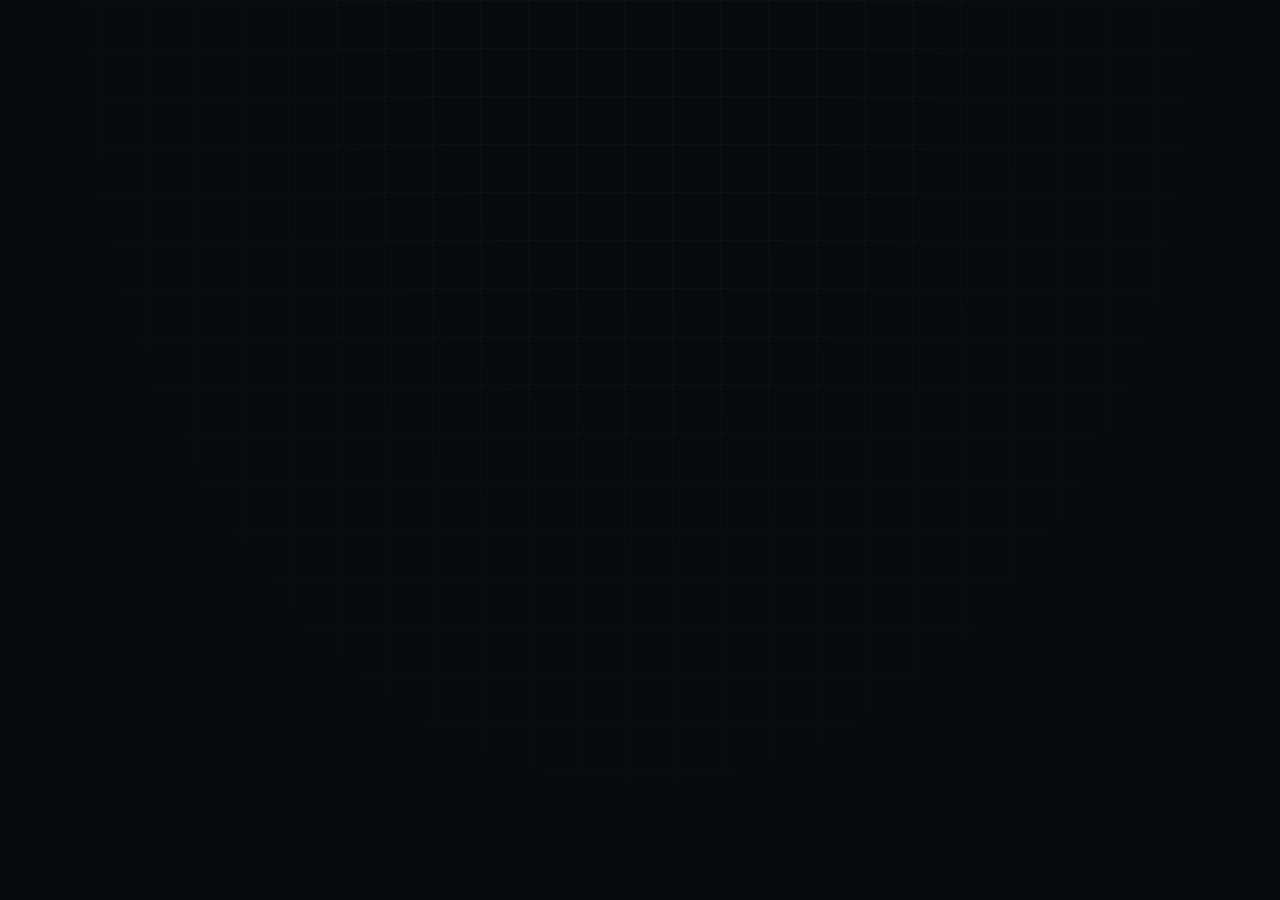
==== index.html @ 205c7419 "Update text to be SEO priority" ====
<!DOCTYPE html>
<html lang="en">
<head>
  <meta charset="utf-8">
  <meta name="viewport" content="width=device-width, initial-scale=1">
  <title>Mark Joseph Batinga — Fullstack Developer & Freelancer Philippines</title>

  <!-- SEO basics -->
  <meta name="description" content="Mark Joseph Batinga is a freelance fullstack developer from Zambales, Philippines. Available for hire — web apps, REST APIs, Laravel, Node.js, React, and AWS. Fast delivery, remote-ready.">
  <meta name="author" content="Mark Joseph Batinga">
  <meta name="keywords" content="Mark Joseph Batinga, fullstack developer, freelance developer Philippines, freelance web developer, hire fullstack developer, freelancer Philippines, web developer for hire, Laravel developer, PHP developer, Node.js developer, React developer, fullstack web developer, remote developer Philippines, Zambales developer, backend developer, frontend developer, REST API developer, AWS developer, freelance programmer Philippines, hire a developer">
  <link rel="canonical" href="https://markjosephbatinga.github.io/">

  <!-- Open Graph — controls how the link looks when shared on Facebook, Messenger, etc. -->
  <meta property="og:type"        content="website">
  <meta property="og:url"         content="https://markjosephbatinga.github.io/">
  <meta property="og:title"       content="Mark Joseph Batinga — Freelance Fullstack Developer Philippines">
  <meta property="og:description" content="Freelance fullstack developer from the Philippines. Laravel, Node.js, React, AWS. Available for hire — remote-ready, fast delivery.">

  <!-- Twitter / X card -->
  <meta name="twitter:card"        content="summary">
  <meta name="twitter:title"       content="Mark Joseph Batinga — Freelance Fullstack Developer Philippines">
  <meta name="twitter:description" content="Freelance fullstack developer from the Philippines. Laravel, Node.js, React, AWS. Available for hire — remote-ready, fast delivery.">

  <!-- Structured data — this is what makes Google show your name, role, and links in search results -->
  <script type="application/ld+json">
  {
    "@context": "https://schema.org",
    "@type": "Person",
    "name": "Mark Joseph Batinga",
    "jobTitle": "Freelance Fullstack Developer",
    "description": "Freelance fullstack developer available for hire. Specializes in Laravel, Node.js, React, and AWS. Remote-ready, based in the Philippines.",
    "url": "https://markjosephbatinga.github.io/",
    "email": "batingamarkjoseph@gmail.com",
    "telephone": "+639501109163",
    "address": {
      "@type": "PostalAddress",
      "addressLocality": "San Narciso, Zambales",
      "addressCountry": "PH"
    },
    "alumniOf": {
      "@type": "CollegeOrUniversity",
      "name": "Don Mariano Marcos Memorial State University"
    },
    "sameAs": [
      "https://github.com/markjosephbatinga",
      "https://www.linkedin.com/in/mark-joseph-batinga-047745229"
    ],
    "knowsAbout": ["Laravel", "PHP", "Node.js", "React", "MySQL", "MongoDB", "AWS", "REST APIs", "Fullstack Development", "Freelance Web Development", "Remote Developer"]
  }
  </script>

  <link rel="icon" type="image/svg+xml" href="data:image/svg+xml,%3Csvg xmlns='http://www.w3.org/2000/svg' viewBox='0 0 64 64'%3E%3Crect width='64' height='64' rx='14' fill='%230d1013'/%3E%3Cpath d='M 14 46 L 14 20 L 32 38 L 50 20 L 50 46' stroke='%23e6edf0' stroke-width='3' fill='none' stroke-linecap='round' stroke-linejoin='round'/%3E%3Ccircle cx='14' cy='20' r='4' fill='%2322d3ee'/%3E%3Ccircle cx='50' cy='20' r='4' fill='%2322d3ee'/%3E%3Ccircle cx='32' cy='38' r='4' fill='%2322d3ee'/%3E%3Ccircle cx='14' cy='46' r='2.8' fill='%23e6edf0'/%3E%3Ccircle cx='50' cy='46' r='2.8' fill='%23e6edf0'/%3E%3C/svg%3E">

  <link rel="stylesheet" href="style.css">
</head>
<body>

  <div id="root"></div>

  <script>
    // Default theme settings — the TweaksPanel can change these at runtime
    window.TWEAKS = {
      accent: "#22d3ee",
      density: "comfy",
      projectsLayout: "cards",
      showCursor: true,
      scanlines: true
    };
  </script>

  <!-- React + Babel (for JSX in the browser) -->
  <script src="https://unpkg.com/react@18/umd/react.development.js" crossorigin></script>
  <script src="https://unpkg.com/react-dom@18/umd/react-dom.development.js" crossorigin></script>
  <script src="https://unpkg.com/@babel/standalone/babel.min.js"></script>

  <!-- Portfolio source files — order matters (data first, app last) -->
  <script type="text/babel" src="js/data.js"></script>
  <script type="text/babel" src="js/hero.jsx"></script>
  <script type="text/babel" src="js/architecture.jsx"></script>
  <script type="text/babel" src="js/sections.jsx"></script>
  <script type="text/babel" src="js/tweaks.jsx"></script>
  <script type="text/babel" src="js/app.jsx"></script>

</body>
</html>
---- style.css ----
/* ---- fonts ---- */
@font-face {
  font-family: 'Geist';
  font-style: normal;
  font-weight: 400 700;
  font-display: swap;
  src: url("fonts/geist-cyrillic.woff2") format('woff2');
  unicode-range: U+0301, U+0400-045F, U+0490-0491, U+04B0-04B1, U+2116;
}
@font-face {
  font-family: 'Geist';
  font-style: normal;
  font-weight: 400 700;
  font-display: swap;
  src: url("fonts/geist-latin-ext.woff2") format('woff2');
  unicode-range: U+0100-02BA, U+02BD-02C5, U+02C7-02CC, U+02CE-02D7, U+02DD-02FF, U+0304, U+0308, U+0329, U+1D00-1DBF, U+1E00-1E9F, U+1EF2-1EFF, U+2020, U+20A0-20AB, U+20AD-20C0, U+2113, U+2C60-2C7F, U+A720-A7FF;
}
@font-face {
  font-family: 'Geist';
  font-style: normal;
  font-weight: 400 700;
  font-display: swap;
  src: url("fonts/geist-latin.woff2") format('woff2');
  unicode-range: U+0000-00FF, U+0131, U+0152-0153, U+02BB-02BC, U+02C6, U+02DA, U+02DC, U+0304, U+0308, U+0329, U+2000-206F, U+20AC, U+2122, U+2191, U+2193, U+2212, U+2215, U+FEFF, U+FFFD;
}

@font-face {
  font-family: 'JetBrains Mono';
  font-style: normal;
  font-weight: 400 700;
  font-display: swap;
  src: url("fonts/jetbrains-cyrillic-ext.woff2") format('woff2');
  unicode-range: U+0460-052F, U+1C80-1C8A, U+20B4, U+2DE0-2DFF, U+A640-A69F, U+FE2E-FE2F;
}
@font-face {
  font-family: 'JetBrains Mono';
  font-style: normal;
  font-weight: 400 700;
  font-display: swap;
  src: url("fonts/jetbrains-cyrillic.woff2") format('woff2');
  unicode-range: U+0301, U+0400-045F, U+0490-0491, U+04B0-04B1, U+2116;
}
@font-face {
  font-family: 'JetBrains Mono';
  font-style: normal;
  font-weight: 400 700;
  font-display: swap;
  src: url("fonts/jetbrains-greek.woff2") format('woff2');
  unicode-range: U+0370-0377, U+037A-037F, U+0384-038A, U+038C, U+038E-03A1, U+03A3-03FF;
}
@font-face {
  font-family: 'JetBrains Mono';
  font-style: normal;
  font-weight: 400 700;
  font-display: swap;
  src: url("fonts/jetbrains-vietnamese.woff2") format('woff2');
  unicode-range: U+0102-0103, U+0110-0111, U+0128-0129, U+0168-0169, U+01A0-01A1, U+01AF-01B0, U+0300-0301, U+0303-0304, U+0308-0309, U+0323, U+0329, U+1EA0-1EF9, U+20AB;
}
@font-face {
  font-family: 'JetBrains Mono';
  font-style: normal;
  font-weight: 400 700;
  font-display: swap;
  src: url("fonts/jetbrains-latin-ext.woff2") format('woff2');
  unicode-range: U+0100-02BA, U+02BD-02C5, U+02C7-02CC, U+02CE-02D7, U+02DD-02FF, U+0304, U+0308, U+0329, U+1D00-1DBF, U+1E00-1E9F, U+1EF2-1EFF, U+2020, U+20A0-20AB, U+20AD-20C0, U+2113, U+2C60-2C7F, U+A720-A7FF;
}
@font-face {
  font-family: 'JetBrains Mono';
  font-style: normal;
  font-weight: 400 700;
  font-display: swap;
  src: url("fonts/jetbrains-latin.woff2") format('woff2');
  unicode-range: U+0000-00FF, U+0131, U+0152-0153, U+02BB-02BC, U+02C6, U+02DA, U+02DC, U+0304, U+0308, U+0329, U+2000-206F, U+20AC, U+2122, U+2191, U+2193, U+2212, U+2215, U+FEFF, U+FFFD;
}

/* ---- tokens ---- */
:root {
  --bg: #080a0b;
  --bg-1: #0d1013;
  --bg-2: #121619;
  --line: #1e2428;
  --line-2: #2a3238;
  --fg: #e6edf0;
  --fg-dim: #9aa6ad;
  --fg-faint: #5b666d;
  --accent: #00ff9d;
  --accent-soft: color-mix(in oklab, var(--accent) 18%, transparent);
  --accent-glow: color-mix(in oklab, var(--accent) 45%, transparent);
  --red: #ff6b6b;
  --amber: #ffbf47;
  --blue: #7aa2f7;
  --violet: #c4b5fd;

  --mono: 'JetBrains Mono', ui-monospace, 'SFMono-Regular', Menlo, monospace;
  --sans: 'Geist', ui-sans-serif, system-ui, -apple-system, sans-serif;

  --container: 1180px;
  --pad-y: 96px;
  --radius: 8px;
}

[data-density="compact"] {
  --pad-y: 64px;
}

* { box-sizing: border-box; }
html, body { margin: 0; padding: 0; }
html { scroll-behavior: smooth; }
body {
  background: var(--bg);
  color: var(--fg);
  font-family: var(--sans);
  font-size: 15px;
  line-height: 1.55;
  -webkit-font-smoothing: antialiased;
  text-rendering: optimizeLegibility;
  overflow-x: hidden;
}

/* subtle grid in the background */
body::before {
  content: "";
  position: fixed;
  inset: 0;
  pointer-events: none;
  background-image:
    linear-gradient(to right, rgba(255,255,255,0.022) 1px, transparent 1px),
    linear-gradient(to bottom, rgba(255,255,255,0.022) 1px, transparent 1px);
  background-size: 48px 48px;
  mask-image: radial-gradient(ellipse at 50% 0%, black 20%, transparent 75%);
  z-index: 0;
}

/* optional CRT scanlines */
body[data-scanlines="true"]::after {
  content: "";
  position: fixed;
  inset: 0;
  pointer-events: none;
  background: repeating-linear-gradient(
    to bottom,
    transparent 0 2px,
    rgba(255,255,255,0.018) 2px 3px
  );
  z-index: 1;
  mix-blend-mode: overlay;
}

a { color: inherit; text-decoration: none; }
button { font-family: inherit; }

.container {
  max-width: var(--container);
  margin: 0 auto;
  padding: 0 28px;
  position: relative;
  z-index: 2;
}

.mono  { font-family: var(--mono); }
.dim   { color: var(--fg-dim); }
.faint { color: var(--fg-faint); }
.accent { color: var(--accent); }

/* ---- nav ---- */
.nav {
  position: sticky;
  top: 0;
  z-index: 50;
  backdrop-filter: blur(12px);
  background: color-mix(in oklab, var(--bg) 82%, transparent);
  border-bottom: 1px solid var(--line);
}
.nav-inner {
  display: flex;
  align-items: center;
  gap: 24px;
  height: 56px;
}
.brand {
  font-family: var(--mono);
  font-weight: 600;
  font-size: 13px;
  display: flex;
  align-items: center;
}
.brand .dot {
  width: 8px;
  height: 8px;
  border-radius: 50%;
  background: var(--accent);
  box-shadow: 0 0 12px var(--accent-glow);
  animation: pulse 2s ease-in-out infinite;
}
@keyframes pulse {
  0%, 100% { opacity: 1; }
  50% { opacity: 0.45; }
}

.nav-links {
  margin-left: auto;
  display: flex;
  gap: 4px;
  font-family: var(--mono);
  font-size: 12.5px;
}
@media (max-width: 1040px) {
  .nav-links a.secondary { display: none; }
}
@media (max-width: 780px) {
  .nav-links { display: none; }
}
@media (max-width: 520px) {
  .nav-cta { display: none; }
  .nav-inner { gap: 12px; }
}
.nav-links a {
  padding: 6px 12px;
  color: var(--fg-dim);
  border-radius: 6px;
  transition: all .15s;
}
.nav-links a:hover { color: var(--fg); background: var(--bg-1); }
.nav-links a .hash { color: var(--accent); margin-right: 2px; }

.nav-cta {
  font-family: var(--mono);
  font-size: 12.5px;
  padding: 7px 12px;
  border: 1px solid var(--line-2);
  border-radius: 6px;
  color: var(--fg);
  transition: all .15s;
}
.nav-cta:hover { border-color: var(--accent); color: var(--accent); }

/* ---- hero ---- */
.hero {
  padding: 64px 0 var(--pad-y);
  position: relative;
}
.hero-grid {
  display: grid;
  grid-template-columns: 1.1fr 1fr;
  gap: 56px;
  align-items: center;
}
@media (max-width: 900px) {
  .hero-grid { grid-template-columns: 1fr; gap: 40px; }
}

.badge {
  display: inline-flex;
  align-items: center;
  gap: 8px;
  font-family: var(--mono);
  font-size: 12px;
  padding: 6px 10px;
  border: 1px solid var(--line-2);
  border-radius: 999px;
  color: var(--fg-dim);
  background: var(--bg-1);
}
.badge .status-dot {
  width: 6px;
  height: 6px;
  border-radius: 50%;
  background: var(--accent);
  box-shadow: 0 0 8px var(--accent-glow);
  animation: pulse 2s ease-in-out infinite;
}

.hero h1 {
  font-family: var(--sans);
  font-size: clamp(40px, 6vw, 68px);
  line-height: 1.02;
  font-weight: 600;
  letter-spacing: -0.03em;
  margin: 20px 0 18px;
}
.hero h1 .accent { color: var(--accent); }
.hero h1 .slash {
  color: var(--fg-faint);
  font-family: var(--mono);
  font-weight: 400;
}

.hero-sub {
  color: var(--fg-dim);
  font-size: 17px;
  max-width: 520px;
  line-height: 1.6;
}
.hero-meta {
  margin-top: 28px;
  display: flex;
  flex-wrap: wrap;
  gap: 20px;
  font-family: var(--mono);
  font-size: 12.5px;
  color: var(--fg-dim);
}
.hero-meta .kv span:first-child { color: var(--fg-faint); }
.hero-meta .kv span:last-child  { color: var(--fg); margin-left: 6px; }

.hero-ctas {
  margin-top: 32px;
  display: flex;
  gap: 12px;
  flex-wrap: wrap;
}
.btn {
  font-family: var(--mono);
  font-size: 13px;
  padding: 11px 16px;
  border-radius: 6px;
  border: 1px solid var(--line-2);
  background: var(--bg-1);
  color: var(--fg);
  cursor: pointer;
  display: inline-flex;
  align-items: center;
  gap: 8px;
  transition: all .15s;
}
.btn:hover { border-color: var(--accent); color: var(--accent); transform: translateY(-1px); }
.btn.primary {
  background: var(--accent);
  color: #001b10;
  border-color: var(--accent);
  font-weight: 600;
}
.btn.primary:hover {
  color: #001b10;
  box-shadow: 0 0 0 3px var(--accent-soft);
  transform: translateY(-1px);
}

/* ---- terminal widget ---- */
.terminal {
  background: var(--bg-1);
  border: 1px solid var(--line-2);
  border-radius: 10px;
  overflow: hidden;
  box-shadow:
    0 1px 0 rgba(255,255,255,0.03) inset,
    0 40px 80px -20px rgba(0,0,0,0.6);
  font-family: var(--mono);
  font-size: 13px;
}
.term-head {
  display: flex;
  align-items: center;
  gap: 8px;
  padding: 10px 14px;
  background: var(--bg-2);
  border-bottom: 1px solid var(--line);
}
.term-dots { display: flex; gap: 6px; }
.term-dots span {
  width: 11px;
  height: 11px;
  border-radius: 50%;
  background: var(--line-2);
}
.term-dots span:nth-child(1) { background: #ff5f57; }
.term-dots span:nth-child(2) { background: #febc2e; }
.term-dots span:nth-child(3) { background: #28c840; }
.term-title {
  margin-left: 8px;
  font-size: 12px;
  color: var(--fg-dim);
}
.term-body {
  padding: 18px 18px 22px;
  min-height: 280px;
  line-height: 1.7;
}
.term-line  { white-space: pre-wrap; }
.term-user  { color: var(--blue); }
.term-at    { color: var(--fg-faint); }
.term-host  { color: var(--violet); }
.term-path  { color: var(--amber); }
.term-cmd   { color: var(--fg); }
.term-out   { color: var(--fg-dim); }
.term-out.ok { color: var(--accent); }
.term-out.warn { color: var(--amber); }

.caret {
  display: inline-block;
  width: 8px;
  height: 1.05em;
  background: var(--accent);
  vertical-align: -2px;
  animation: blink 1.05s steps(2, start) infinite;
  margin-left: 2px;
}
@keyframes blink { 50% { opacity: 0; } }

/* ---- sections ---- */
.section { padding: var(--pad-y) 0; position: relative; }
.section-head {
  display: flex;
  align-items: baseline;
  gap: 16px;
  margin-bottom: 48px;
  border-bottom: 1px dashed var(--line-2);
  padding-bottom: 18px;
}
.section-num {
  font-family: var(--mono);
  font-size: 13px;
  color: var(--accent);
}
.section-title {
  font-family: var(--sans);
  font-weight: 600;
  font-size: 28px;
  letter-spacing: -0.02em;
  margin: 0;
}
.section-sub {
  margin-left: auto;
  font-family: var(--mono);
  font-size: 12.5px;
  color: var(--fg-faint);
}

/* ---- about ---- */
.about-grid {
  display: grid;
  grid-template-columns: 1fr 1fr;
  gap: 48px;
}
@media (max-width: 820px) { .about-grid { grid-template-columns: 1fr; } }

.about-text p {
  font-size: 17px;
  line-height: 1.7;
  color: var(--fg);
  margin: 0 0 18px;
}
.about-text p.dim { color: var(--fg-dim); }

.facts {
  border: 1px solid var(--line);
  border-radius: 10px;
  background: var(--bg-1);
  padding: 8px;
  font-family: var(--mono);
  font-size: 13px;
}
.fact {
  display: grid;
  grid-template-columns: 150px 1fr;
  gap: 16px;
  padding: 12px 14px;
  border-bottom: 1px dashed var(--line);
}
.fact:last-child { border-bottom: 0; }
.fact-k { color: var(--fg-faint); }
.fact-v { color: var(--fg); }

/* ---- stack ---- */
.stack-grid {
  display: grid;
  grid-template-columns: repeat(4, 1fr);
  gap: 14px;
}
@media (max-width: 900px) { .stack-grid { grid-template-columns: repeat(2, 1fr); } }

.stack-group {
  border: 1px solid var(--line);
  border-radius: 10px;
  background: var(--bg-1);
  padding: 18px;
  transition: all .2s;
}
.stack-group:hover { border-color: var(--line-2); transform: translateY(-2px); }
.stack-group h4 {
  margin: 0 0 14px;
  font-family: var(--mono);
  font-size: 12px;
  color: var(--accent);
  letter-spacing: 0.02em;
  display: flex;
  align-items: center;
  gap: 8px;
}
.stack-group h4::before { content: "//"; color: var(--fg-faint); }
.stack-group ul {
  list-style: none;
  padding: 0; margin: 0;
  font-family: var(--mono);
  font-size: 13px;
  color: var(--fg);
  display: flex;
  flex-direction: column;
  gap: 6px;
}
.stack-group li { display: flex; align-items: center; gap: 8px; }
.stack-group li::before { content: "▸"; color: var(--fg-faint); font-size: 10px; }

/* ---- experience ---- */
.exp-list { display: flex; flex-direction: column; }
.exp {
  display: grid;
  grid-template-columns: 180px 1fr;
  gap: 24px;
  padding: 28px 0;
  border-top: 1px solid var(--line);
  position: relative;
}
.exp:last-child { border-bottom: 1px solid var(--line); }
.exp:hover { background: linear-gradient(to right, transparent, var(--bg-1) 30%, transparent); }
.exp-date {
  font-family: var(--mono);
  font-size: 12px;
  color: var(--fg-faint);
  padding-top: 4px;
}
.exp-date .current {
  display: inline-flex;
  align-items: center;
  gap: 6px;
  color: var(--accent);
  margin-top: 6px;
}
.exp-date .current::before {
  content: "";
  width: 6px; height: 6px;
  border-radius: 50%;
  background: var(--accent);
  box-shadow: 0 0 8px var(--accent-glow);
  animation: pulse 2s infinite;
}
.exp-role {
  font-family: var(--sans);
  font-size: 19px;
  font-weight: 600;
  letter-spacing: -0.01em;
}
.exp-company {
  font-family: var(--mono);
  font-size: 12.5px;
  color: var(--fg-dim);
  margin-top: 4px;
}
.exp-company .loc { color: var(--fg-faint); margin-left: 8px; }
.exp-bullets {
  list-style: none;
  padding: 0; margin: 14px 0 0;
  font-size: 14.5px;
  color: var(--fg-dim);
  line-height: 1.65;
}
.exp-bullets li { padding-left: 18px; position: relative; margin-bottom: 6px; }
.exp-bullets li::before {
  content: "$";
  position: absolute;
  left: 0;
  font-family: var(--mono);
  color: var(--accent);
  font-size: 13px;
}
.exp-tags {
  display: flex;
  flex-wrap: wrap;
  gap: 6px;
  margin-top: 14px;
}
.tag {
  font-family: var(--mono);
  font-size: 11px;
  padding: 3px 8px;
  border-radius: 4px;
  background: var(--bg-1);
  border: 1px solid var(--line);
  color: var(--fg-dim);
}

/* ---- projects ---- */
.projects-grid {
  display: grid;
  grid-template-columns: repeat(2, 1fr);
  gap: 18px;
}
@media (max-width: 820px) { .projects-grid { grid-template-columns: 1fr; } }
[data-projects-layout="list"] .projects-grid { grid-template-columns: 1fr; }

.project {
  border: 1px solid var(--line);
  border-radius: 10px;
  background: var(--bg-1);
  padding: 22px;
  display: flex;
  flex-direction: column;
  transition: all .2s;
  position: relative;
  overflow: hidden;
}
.project::before {
  content: "";
  position: absolute; inset: 0;
  background: radial-gradient(600px circle at var(--mx, 50%) var(--my, 50%), var(--accent-soft), transparent 40%);
  opacity: 0;
  transition: opacity .3s;
  pointer-events: none;
}
.project:hover::before { opacity: 1; }
.project:hover { border-color: var(--line-2); transform: translateY(-2px); }
.project-head {
  display: flex;
  align-items: flex-start;
  justify-content: space-between;
  gap: 12px;
  margin-bottom: 10px;
}
.project-title {
  font-family: var(--sans);
  font-size: 18px;
  font-weight: 600;
  letter-spacing: -0.01em;
  margin: 0;
}
.project-id {
  font-family: var(--mono);
  font-size: 11px;
  color: var(--fg-faint);
}
.project-desc {
  color: var(--fg-dim);
  font-size: 14.5px;
  margin: 0 0 16px;
  line-height: 1.6;
  flex: 1;
}
.project-stack {
  display: flex;
  flex-wrap: wrap;
  gap: 6px;
  margin-bottom: 14px;
}
.project-foot {
  display: flex;
  justify-content: space-between;
  align-items: center;
  font-family: var(--mono);
  font-size: 12px;
  padding-top: 14px;
  border-top: 1px dashed var(--line);
}
.project-foot .status {
  display: inline-flex;
  align-items: center;
  gap: 6px;
  color: var(--fg-dim);
}
.project-foot .status .d {
  width: 6px; height: 6px;
  border-radius: 50%;
  background: var(--accent);
}
.project-foot .status.archived .d { background: var(--fg-faint); }
.project-foot .links { display: flex; gap: 12px; color: var(--fg-dim); }
.project-foot .links a:hover { color: var(--accent); }

/* ---- services ---- */
.services-grid {
  display: grid;
  grid-template-columns: repeat(3, 1fr);
  gap: 16px;
}
@media (max-width: 820px) { .services-grid { grid-template-columns: 1fr; } }

.service {
  border: 1px solid var(--line);
  border-radius: 10px;
  background: var(--bg-1);
  padding: 22px;
}
.service .sv-num {
  font-family: var(--mono);
  font-size: 12px;
  color: var(--accent);
  margin-bottom: 14px;
}
.service h3 { margin: 0 0 8px; font-size: 17px; font-weight: 600; letter-spacing: -0.01em; }
.service p  { color: var(--fg-dim); font-size: 14px; margin: 0; line-height: 1.6; }

/* ---- github stats ---- */
.gh-grid {
  display: grid;
  grid-template-columns: 1.3fr 1fr;
  gap: 18px;
}
@media (max-width: 820px) { .gh-grid { grid-template-columns: 1fr; } }

.gh-card {
  border: 1px solid var(--line);
  border-radius: 10px;
  background: var(--bg-1);
  padding: 22px;
}
.gh-card h4 {
  font-family: var(--mono);
  font-size: 12px;
  color: var(--fg-dim);
  margin: 0 0 16px;
  letter-spacing: 0.02em;
}
.gh-card h4 .accent { color: var(--accent); }

.contrib-grid {
  display: grid;
  grid-template-columns: repeat(53, 1fr);
  gap: 3px;
}
.contrib-cell {
  aspect-ratio: 1;
  border-radius: 2px;
  background: var(--bg-2);
}
.contrib-legend {
  display: flex;
  align-items: center;
  gap: 8px;
  font-family: var(--mono);
  font-size: 11px;
  color: var(--fg-faint);
  margin-top: 14px;
}
.contrib-legend .scale { display: flex; gap: 3px; }
.contrib-legend .scale span { width: 11px; height: 11px; border-radius: 2px; background: var(--bg-2); }

.stat-rows { display: flex; flex-direction: column; gap: 12px; }
.stat-row {
  display: flex;
  align-items: baseline;
  justify-content: space-between;
  font-family: var(--mono);
  font-size: 13px;
  padding: 10px 12px;
  background: var(--bg-2);
  border-radius: 6px;
}
.stat-row .k { color: var(--fg-dim); }
.stat-row .v { color: var(--fg); font-weight: 600; }

.lang-bar {
  height: 8px;
  border-radius: 4px;
  overflow: hidden;
  display: flex;
  margin-top: 16px;
}
.lang-bar span { height: 100%; }
.lang-list {
  display: flex;
  flex-wrap: wrap;
  gap: 14px 18px;
  margin-top: 14px;
  font-family: var(--mono);
  font-size: 12px;
}
.lang-list .l { display: flex; align-items: center; gap: 6px; color: var(--fg-dim); }
.lang-list .l .d { width: 8px; height: 8px; border-radius: 50%; }
.lang-list .l .pct { color: var(--fg-faint); margin-left: 2px; }

/* ---- writing ---- */
.writing-list { display: flex; flex-direction: column; }
.article {
  display: grid;
  grid-template-columns: 120px 1fr auto;
  gap: 20px;
  padding: 22px 0;
  border-top: 1px solid var(--line);
  align-items: baseline;
  transition: all .2s;
}
.article:last-child { border-bottom: 1px solid var(--line); }
.article:hover { padding-left: 10px; color: var(--accent); }
.article-date  { font-family: var(--mono); font-size: 12px; color: var(--fg-faint); }
.article-title { font-size: 17px; font-weight: 500; letter-spacing: -0.01em; }
.article-meta  { font-family: var(--mono); font-size: 12px; color: var(--fg-faint); }

/* ---- architecture ---- */
.arch-wrap {
  border: 1px solid var(--line);
  border-radius: 10px;
  background: var(--bg-1);
  padding: 28px;
  position: relative;
  overflow: hidden;
}

/* ---- contact ---- */
.contact-grid {
  display: grid;
  grid-template-columns: 1fr 1fr;
  gap: 40px;
}
@media (max-width: 820px) { .contact-grid { grid-template-columns: 1fr; } }

.contact-intro h2 {
  font-size: clamp(28px, 4vw, 44px);
  line-height: 1.05;
  letter-spacing: -0.02em;
  font-weight: 600;
  margin: 0 0 16px;
}
.contact-intro h2 .accent { color: var(--accent); }
.contact-intro p {
  color: var(--fg-dim);
  font-size: 16px;
  max-width: 380px;
  margin: 0 0 24px;
}
.contact-channels {
  display: flex;
  flex-direction: column;
  gap: 10px;
  font-family: var(--mono);
  font-size: 13px;
}
.contact-channels a {
  display: flex;
  align-items: center;
  justify-content: space-between;
  padding: 12px 14px;
  border: 1px solid var(--line);
  border-radius: 8px;
  background: var(--bg-1);
  transition: all .15s;
}
.contact-channels a:hover { border-color: var(--accent); color: var(--accent); }
.contact-channels .k { color: var(--fg-faint); }
.contact-channels .v { color: var(--fg); }
.contact-channels a:hover .v { color: var(--accent); }

.contact-form {
  border: 1px solid var(--line);
  border-radius: 10px;
  background: var(--bg-1);
  padding: 22px;
  font-family: var(--mono);
}
.contact-form .form-head {
  font-size: 12px;
  color: var(--fg-faint);
  margin-bottom: 16px;
  display: flex;
  justify-content: space-between;
}
.contact-form .form-head .accent { color: var(--accent); }

.field { display: flex; flex-direction: column; gap: 6px; margin-bottom: 14px; }
.field label { font-size: 12px; color: var(--fg-faint); }
.field label::before { content: "> "; color: var(--accent); }
.field input,
.field textarea {
  background: var(--bg-2);
  border: 1px solid var(--line);
  color: var(--fg);
  padding: 10px 12px;
  font-family: var(--mono);
  font-size: 13px;
  border-radius: 6px;
  outline: none;
  transition: border-color .15s;
}
.field input:focus,
.field textarea:focus { border-color: var(--accent); }
.field textarea { resize: vertical; min-height: 110px; }

/* ---- footer ---- */
footer {
  border-top: 1px solid var(--line);
  padding: 32px 0;
  font-family: var(--mono);
  font-size: 12px;
  color: var(--fg-faint);
  margin-top: 60px;
}
.foot-inner { display: flex; justify-content: space-between; flex-wrap: wrap; gap: 12px; }
.foot-inner .status { display: inline-flex; align-items: center; gap: 6px; color: var(--fg-dim); }
.foot-inner .status .d {
  width: 6px; height: 6px;
  border-radius: 50%;
  background: var(--accent);
  box-shadow: 0 0 6px var(--accent-glow);
}

/* ---- tweaks panel (live theme editor) ---- */
.tweaks-panel {
  position: fixed;
  right: 20px;
  bottom: 20px;
  z-index: 100;
  width: 280px;
  background: var(--bg-1);
  border: 1px solid var(--line-2);
  border-radius: 10px;
  padding: 16px;
  font-family: var(--mono);
  font-size: 12px;
  box-shadow: 0 20px 50px rgba(0,0,0,0.5);
}
.tweaks-panel h4 {
  margin: 0 0 14px;
  color: var(--accent);
  font-size: 12px;
  display: flex;
  justify-content: space-between;
  align-items: center;
}
.tweaks-panel h4::before { content: "$ tweaks --live"; }
.tweaks-panel h4 .close {
  background: none;
  border: 0;
  color: var(--fg-faint);
  cursor: pointer;
  font-family: var(--mono);
}
.tweak-row { margin-bottom: 12px; }
.tweak-row label { display: block; color: var(--fg-faint); margin-bottom: 6px; }
.tweak-swatches { display: flex; gap: 6px; }
.tweak-swatches button {
  width: 24px; height: 24px;
  border-radius: 50%;
  border: 2px solid transparent;
  cursor: pointer;
  background: var(--sw);
}
.tweak-swatches button.active { border-color: var(--fg); }
.tweak-row .seg {
  display: flex;
  gap: 4px;
  background: var(--bg-2);
  border-radius: 6px;
  padding: 3px;
}
.tweak-row .seg button {
  flex: 1;
  background: transparent;
  border: 0;
  color: var(--fg-dim);
  font-family: var(--mono);
  font-size: 11px;
  padding: 6px;
  border-radius: 4px;
  cursor: pointer;
}
.tweak-row .seg button.active { background: var(--bg); color: var(--accent); }

/* ---- fade-in utility ---- */
.fade-in {
  animation: fade .6s ease-out both;
}
@keyframes fade {
  from { opacity: 0; transform: translateY(6px); }
  to   { opacity: 1; transform: translateY(0); }
}
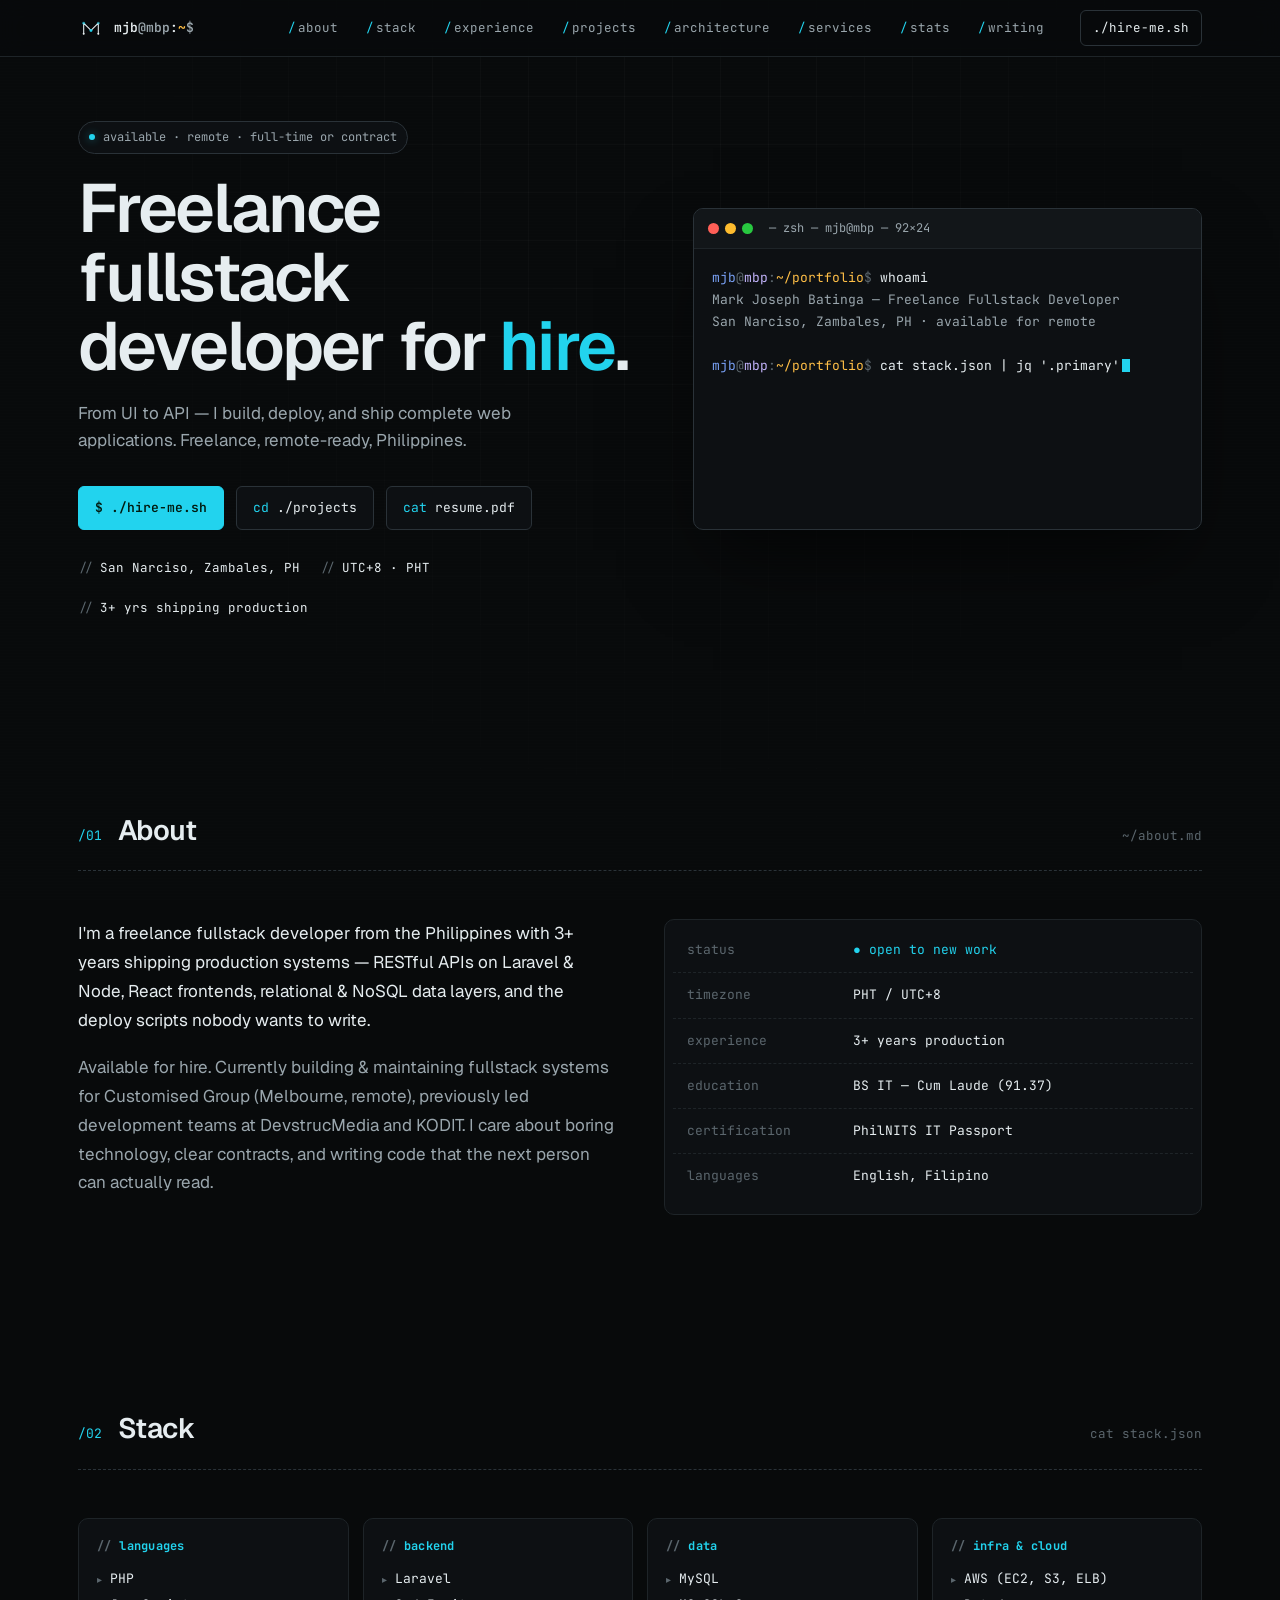
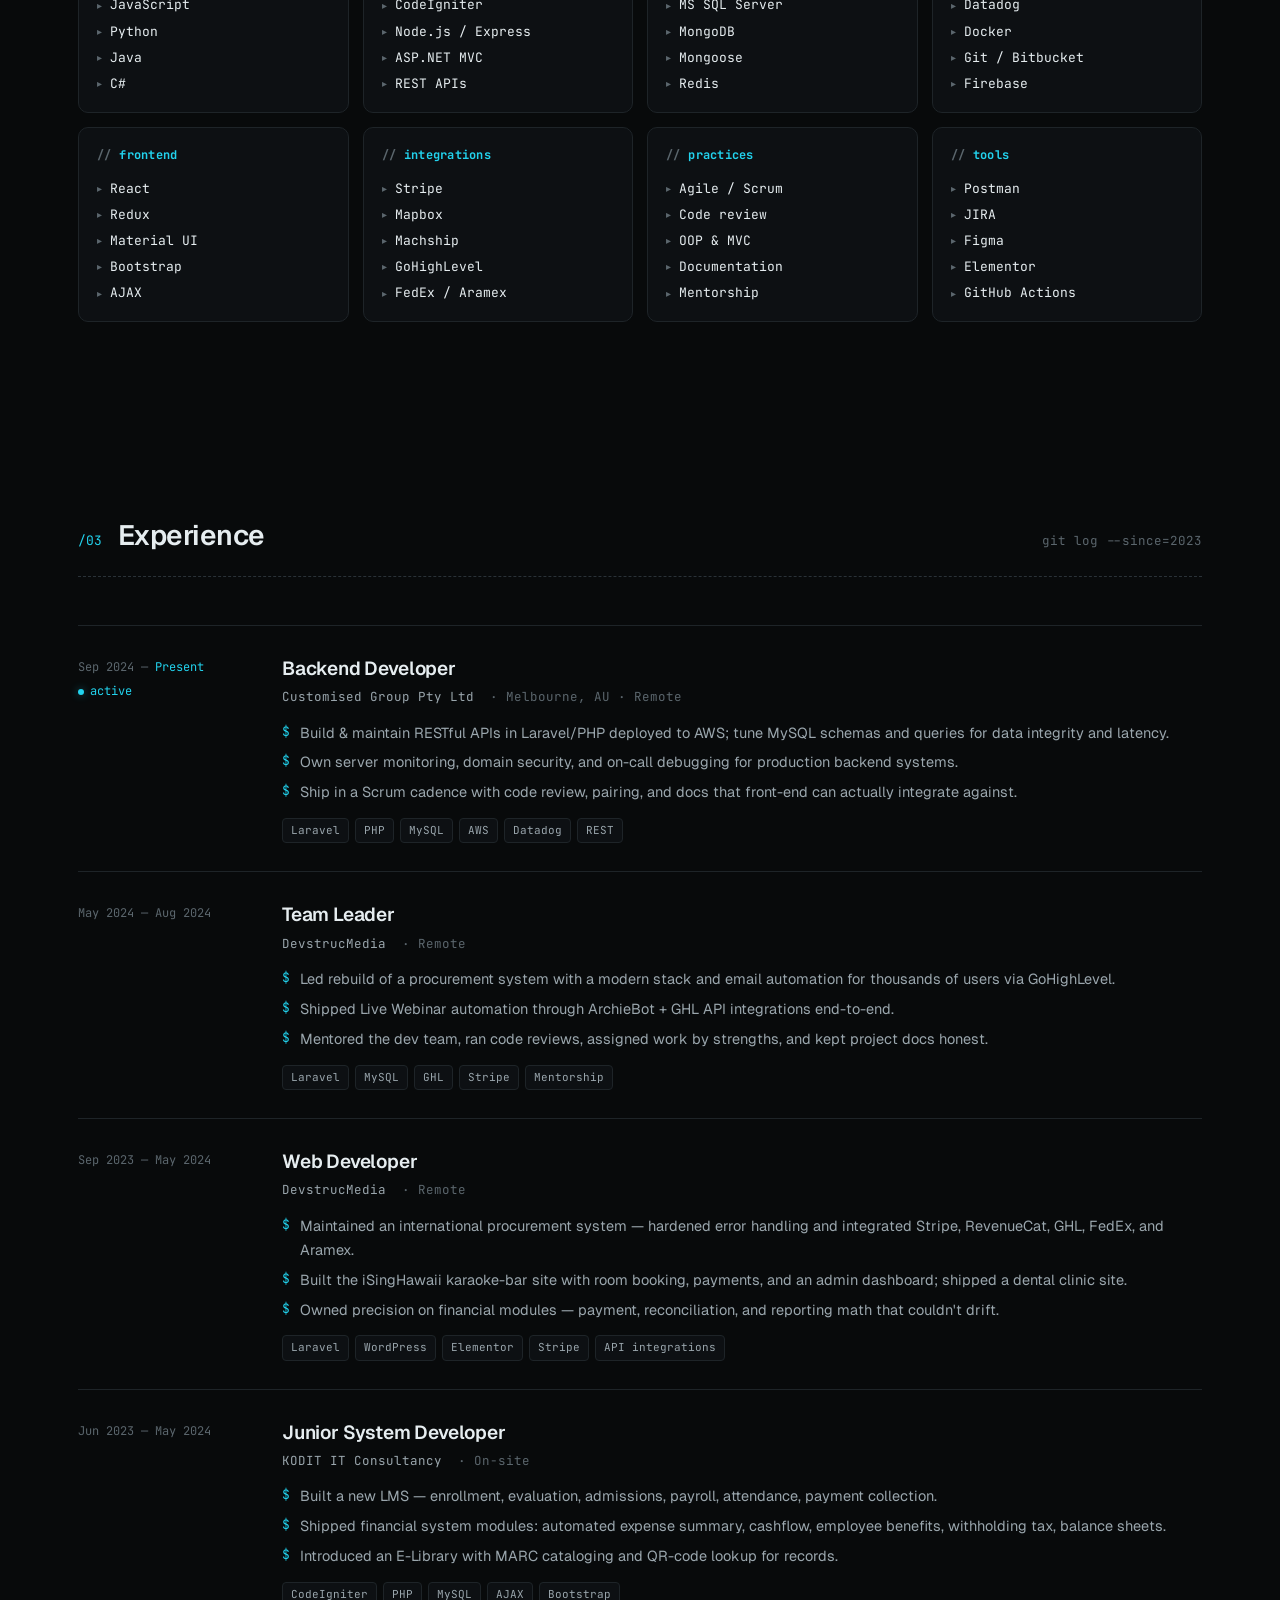
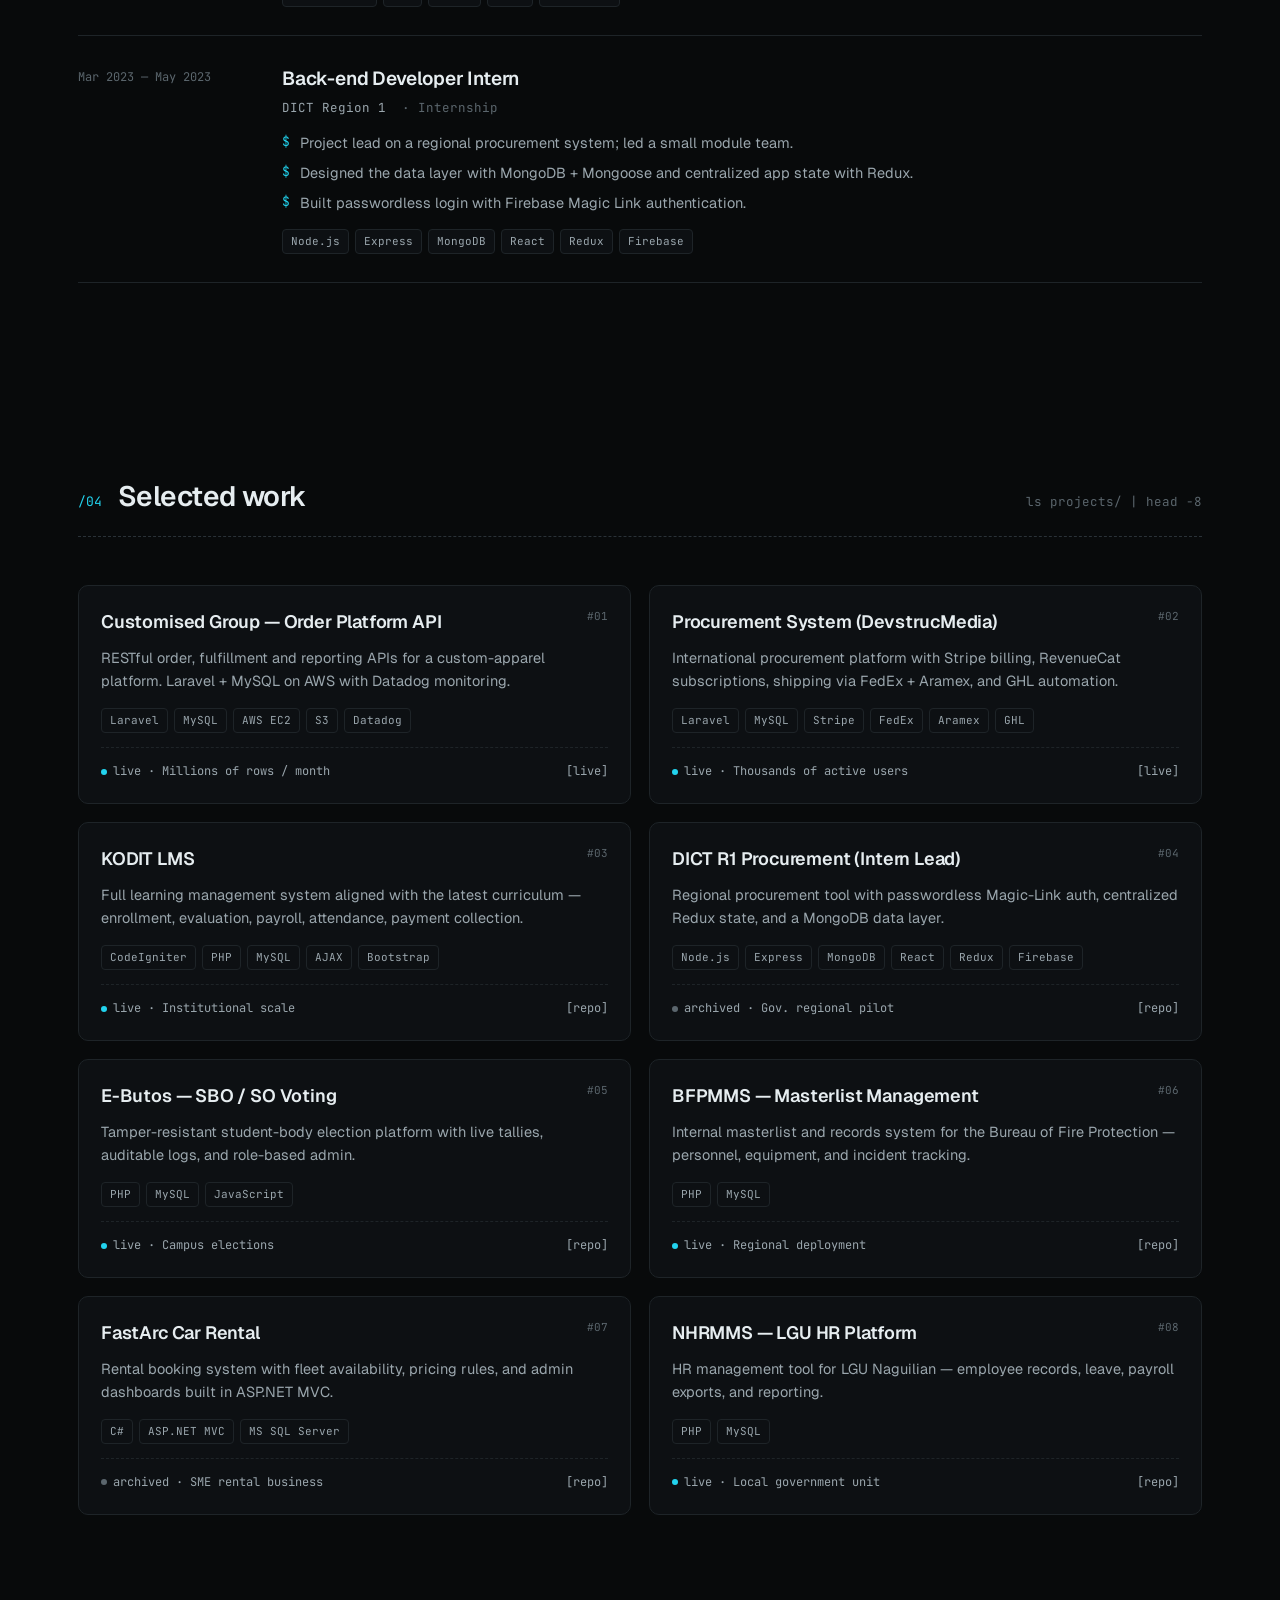
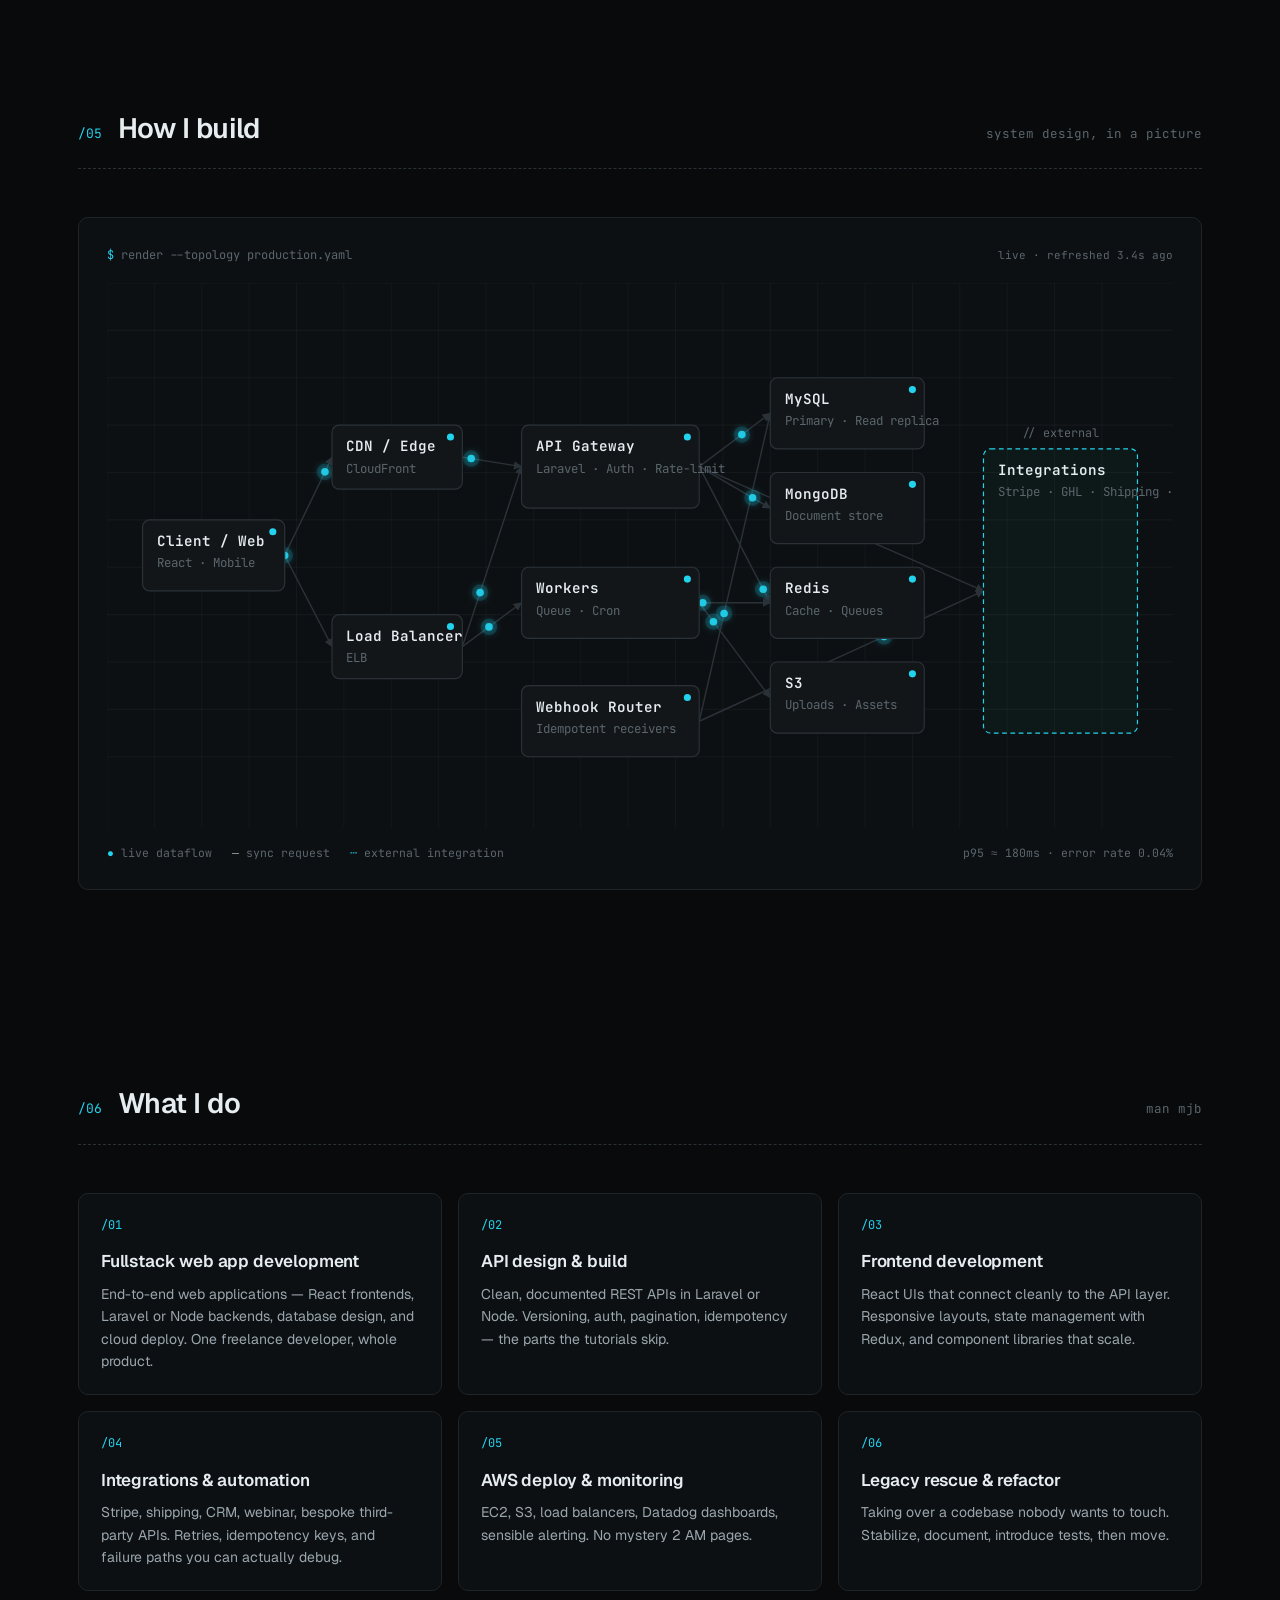
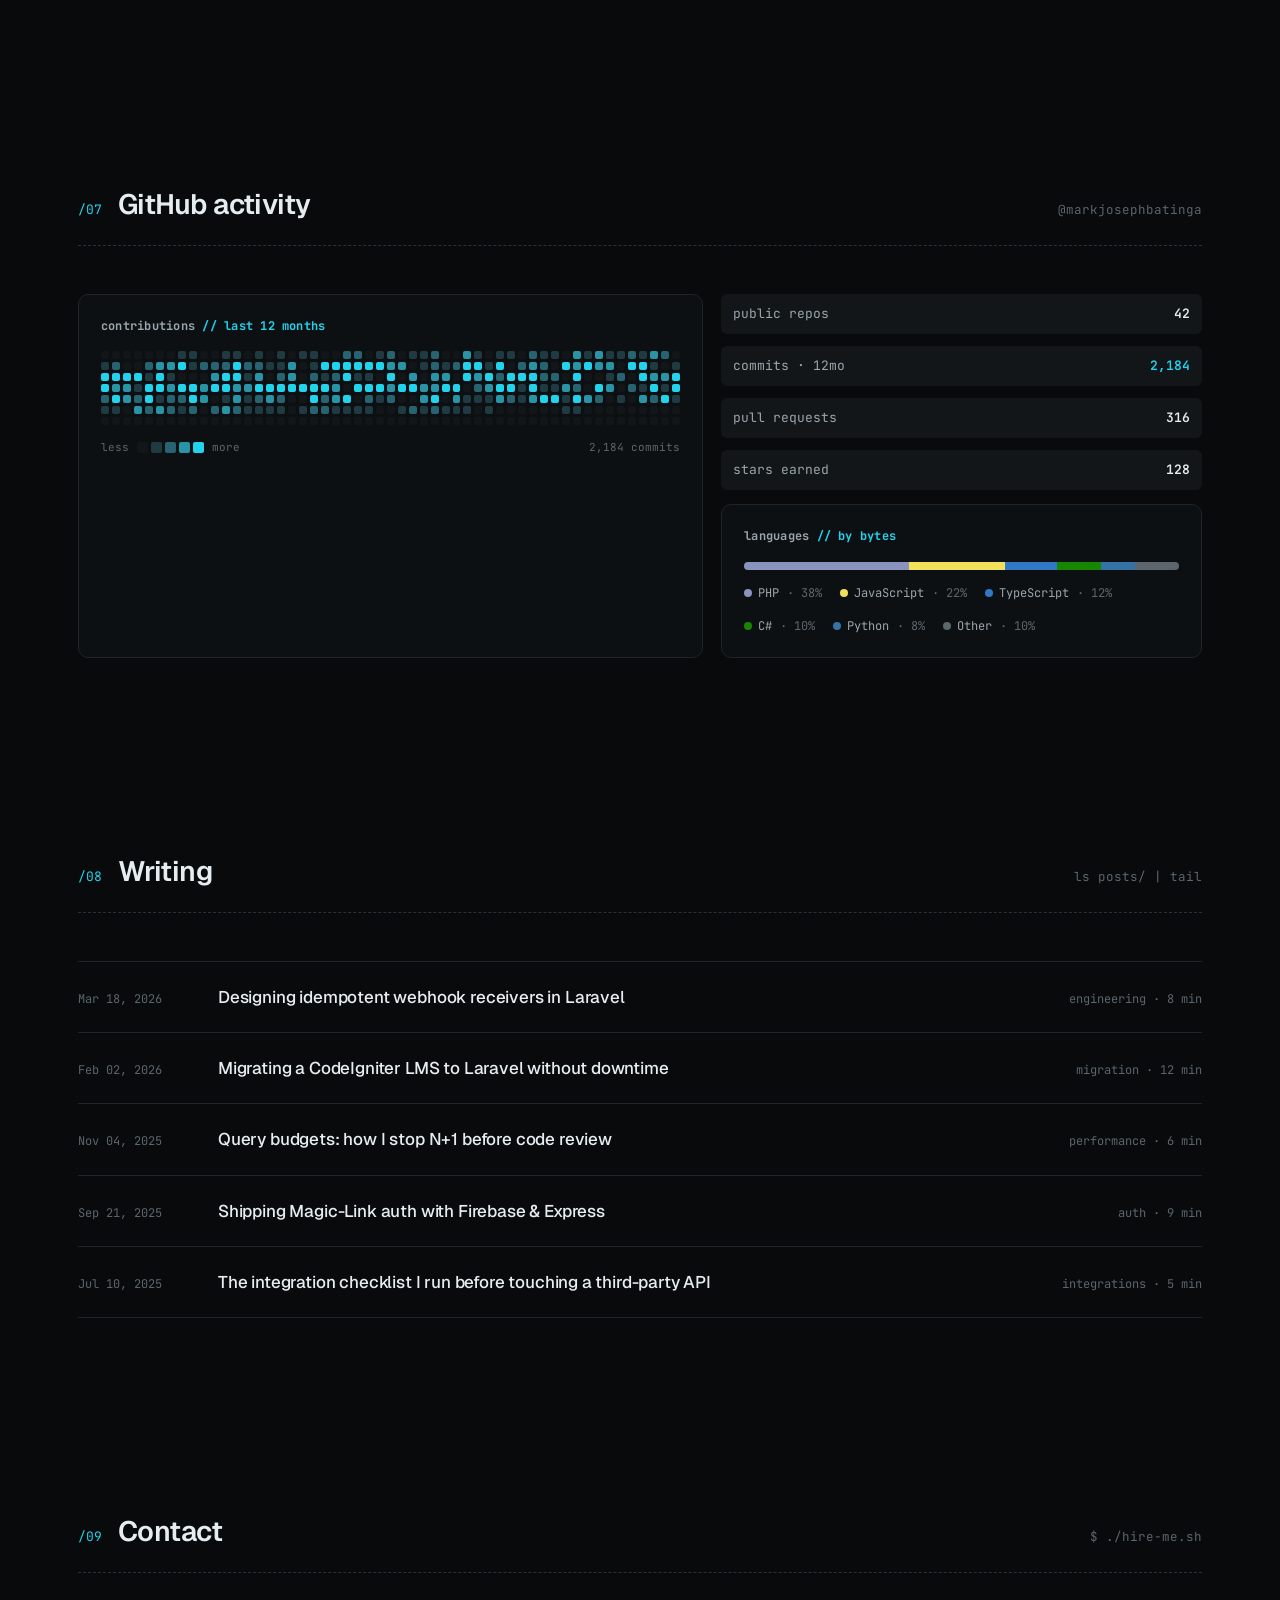
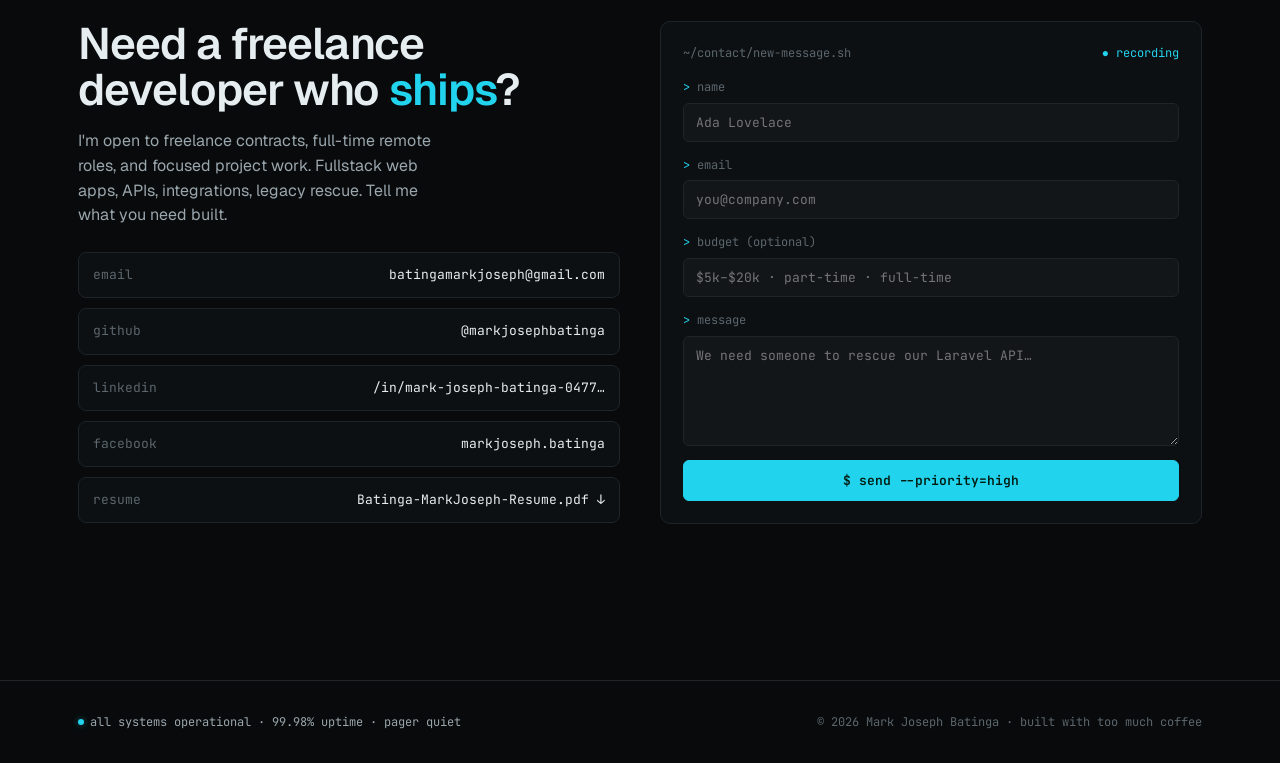
==== commit 651d460d: "Downloaded Dependecy Rather than getting online" ====
--- a/index.html
+++ b/index.html
@@ -9,18 +9,20 @@
   <meta name="description" content="Mark Joseph Batinga is a freelance fullstack developer from Zambales, Philippines. Available for hire — web apps, REST APIs, Laravel, Node.js, React, and AWS. Fast delivery, remote-ready.">
   <meta name="author" content="Mark Joseph Batinga">
   <meta name="keywords" content="Mark Joseph Batinga, fullstack developer, freelance developer Philippines, freelance web developer, hire fullstack developer, freelancer Philippines, web developer for hire, Laravel developer, PHP developer, Node.js developer, React developer, fullstack web developer, remote developer Philippines, Zambales developer, backend developer, frontend developer, REST API developer, AWS developer, freelance programmer Philippines, hire a developer">
-  <link rel="canonical" href="https://markjosephbatinga.github.io/">
+  <link rel="canonical" href="https://markjosephbatinga.com/">
 
   <!-- Open Graph — controls how the link looks when shared on Facebook, Messenger, etc. -->
   <meta property="og:type"        content="website">
-  <meta property="og:url"         content="https://markjosephbatinga.github.io/">
+  <meta property="og:url"         content="https://markjosephbatinga.com/">
   <meta property="og:title"       content="Mark Joseph Batinga — Freelance Fullstack Developer Philippines">
   <meta property="og:description" content="Freelance fullstack developer from the Philippines. Laravel, Node.js, React, AWS. Available for hire — remote-ready, fast delivery.">
+  <meta property="og:image"       content="https://markjosephbatinga.com/assets/og-image.jpg">
 
   <!-- Twitter / X card -->
-  <meta name="twitter:card"        content="summary">
+  <meta name="twitter:card"        content="summary_large_image">
   <meta name="twitter:title"       content="Mark Joseph Batinga — Freelance Fullstack Developer Philippines">
   <meta name="twitter:description" content="Freelance fullstack developer from the Philippines. Laravel, Node.js, React, AWS. Available for hire — remote-ready, fast delivery.">
+  <meta name="twitter:image"       content="https://markjosephbatinga.com/assets/og-image.jpg">
 
   <!-- Structured data — this is what makes Google show your name, role, and links in search results -->
   <script type="application/ld+json">
@@ -30,9 +32,8 @@
     "name": "Mark Joseph Batinga",
     "jobTitle": "Freelance Fullstack Developer",
     "description": "Freelance fullstack developer available for hire. Specializes in Laravel, Node.js, React, and AWS. Remote-ready, based in the Philippines.",
-    "url": "https://markjosephbatinga.github.io/",
+    "url": "https://markjosephbatinga.com/",
     "email": "batingamarkjoseph@gmail.com",
-    "telephone": "+639501109163",
     "address": {
       "@type": "PostalAddress",
       "addressLocality": "San Narciso, Zambales",
@@ -44,19 +45,90 @@
     },
     "sameAs": [
       "https://github.com/markjosephbatinga",
-      "https://www.linkedin.com/in/mark-joseph-batinga-047745229"
+      "https://www.linkedin.com/in/mark-joseph-batinga-047745229",
+      "https://www.facebook.com/markjoseph.batinga/"
     ],
     "knowsAbout": ["Laravel", "PHP", "Node.js", "React", "MySQL", "MongoDB", "AWS", "REST APIs", "Fullstack Development", "Freelance Web Development", "Remote Developer"]
   }
   </script>
 
-  <link rel="icon" type="image/svg+xml" href="data:image/svg+xml,%3Csvg xmlns='http://www.w3.org/2000/svg' viewBox='0 0 64 64'%3E%3Crect width='64' height='64' rx='14' fill='%230d1013'/%3E%3Cpath d='M 14 46 L 14 20 L 32 38 L 50 20 L 50 46' stroke='%23e6edf0' stroke-width='3' fill='none' stroke-linecap='round' stroke-linejoin='round'/%3E%3Ccircle cx='14' cy='20' r='4' fill='%2322d3ee'/%3E%3Ccircle cx='50' cy='20' r='4' fill='%2322d3ee'/%3E%3Ccircle cx='32' cy='38' r='4' fill='%2322d3ee'/%3E%3Ccircle cx='14' cy='46' r='2.8' fill='%23e6edf0'/%3E%3Ccircle cx='50' cy='46' r='2.8' fill='%23e6edf0'/%3E%3C/svg%3E">
+  <!-- Favicons -->
+  <link rel="icon" type="image/svg+xml" href="favicon.svg">
+  <link rel="shortcut icon" href="favicon.svg">
+  <link rel="apple-touch-icon" href="favicon.svg">
+  <meta name="theme-color" content="#0d1013">
 
   <link rel="stylesheet" href="style.css">
 </head>
 <body>
 
-  <div id="root"></div>
+  <div id="root">
+    <!--
+      ============================================================
+      STATIC SEO FALLBACK
+      Google reads this on its first-pass crawl (before JS runs).
+      React replaces it entirely when it mounts — visitors never see this.
+      DO NOT REMOVE.
+      ============================================================
+    -->
+    <main aria-hidden="true" style="position:absolute;width:1px;height:1px;overflow:hidden;clip:rect(0,0,0,0);white-space:nowrap;">
+      <h1>Mark Joseph Batinga</h1>
+      <p>Fullstack Developer &amp; Cloud Engineer based in the Philippines. Available for freelance work — remote-ready, fast delivery.</p>
+
+      <h2>About</h2>
+      <p>
+        I am a fullstack developer and cloud engineer with hands-on experience building and maintaining production Laravel SaaS platforms on AWS.
+        Currently working as the sole engineer at Customised Group Pty Ltd (Custm), an Australian logistics SaaS company,
+        where I own the full infrastructure — from EC2, S3, CloudFront, WAF, and CloudWatch to CI/CD pipelines and multi-tenant architecture.
+      </p>
+
+      <h2>Skills &amp; Technologies</h2>
+      <p>
+        <strong>Backend:</strong> Laravel, PHP, Node.js, REST APIs, Multi-tenant SaaS (stancl/tenancy), JWT Auth, WebSockets (Laravel Reverb)<br>
+        <strong>Frontend:</strong> React, Angular, HTML, CSS, JavaScript<br>
+        <strong>Cloud &amp; DevOps:</strong> AWS (EC2, S3, CloudFront, WAF, CloudWatch, Secrets Manager, SSM), Bitbucket Pipelines, CI/CD, Nginx, Linux<br>
+        <strong>Databases:</strong> MySQL, MongoDB<br>
+        <strong>Other:</strong> Git, Bitbucket, REST API design, SaaS architecture, Agile
+      </p>
+
+      <h2>Experience</h2>
+      <p>
+        <strong>Cloud &amp; Fullstack Engineer — Customised Group Pty Ltd (Custm), Australia</strong><br>
+        Sole engineer responsible for all AWS infrastructure, Laravel SaaS development, CI/CD pipelines, and multi-tenant architecture.
+        Built and deployed custm-client-api (Laravel 12 multi-tenant API), managed staging and production environments,
+        and led AWS security hardening including WAF, security headers, and IP-restricted bucket policies.
+      </p>
+      <p>
+        <strong>Team Leader &amp; Web Developer — DevstrucMedia</strong><br>
+        Led web development projects and a small development team until September 2024.
+      </p>
+      <p>
+        <strong>Junior System Developer — KODIT IT Consultancy</strong><br>
+        Developed and maintained internal systems for enterprise clients.
+      </p>
+
+      <h2>Education</h2>
+      <p>
+        <strong>Bachelor of Science in Information Technology, Cum Laude</strong><br>
+        Don Mariano Marcos Memorial State University<br>
+        PhilNITS IT Passport Certification
+      </p>
+
+      <h2>Contact &amp; Links</h2>
+      <p>
+        <a href="https://github.com/markjosephbatinga">GitHub</a> ·
+        <a href="https://www.linkedin.com/in/mark-joseph-batinga-047745229">LinkedIn</a> ·
+        <a href="mailto:batingamarkjoseph@gmail.com">batingamarkjoseph@gmail.com</a>
+      </p>
+    </main>
+    <!-- END STATIC SEO FALLBACK -->
+  </div>
+
+  <noscript>
+    <p style="font-family:sans-serif;text-align:center;padding:2rem;">
+      This portfolio requires JavaScript to display the full experience. Please enable JavaScript in your browser.
+    </p>
+  </noscript>
 
   <script>
     // Default theme settings — the TweaksPanel can change these at runtime
@@ -69,10 +141,10 @@
     };
   </script>
 
-  <!-- React + Babel (for JSX in the browser) -->
-  <script src="https://unpkg.com/react@18/umd/react.development.js" crossorigin></script>
-  <script src="https://unpkg.com/react-dom@18/umd/react-dom.development.js" crossorigin></script>
-  <script src="https://unpkg.com/@babel/standalone/babel.min.js"></script>
+  <!-- React + Babel (self-hosted — no CDN dependency) -->
+  <script src="vendor/react.min.js"></script>
+  <script src="vendor/react-dom.min.js"></script>
+  <script src="vendor/babel.min.js"></script>
 
   <!-- Portfolio source files — order matters (data first, app last) -->
   <script type="text/babel" src="js/data.js"></script>
@@ -83,4 +155,4 @@
   <script type="text/babel" src="js/app.jsx"></script>
 
 </body>
-</html>
+</html>
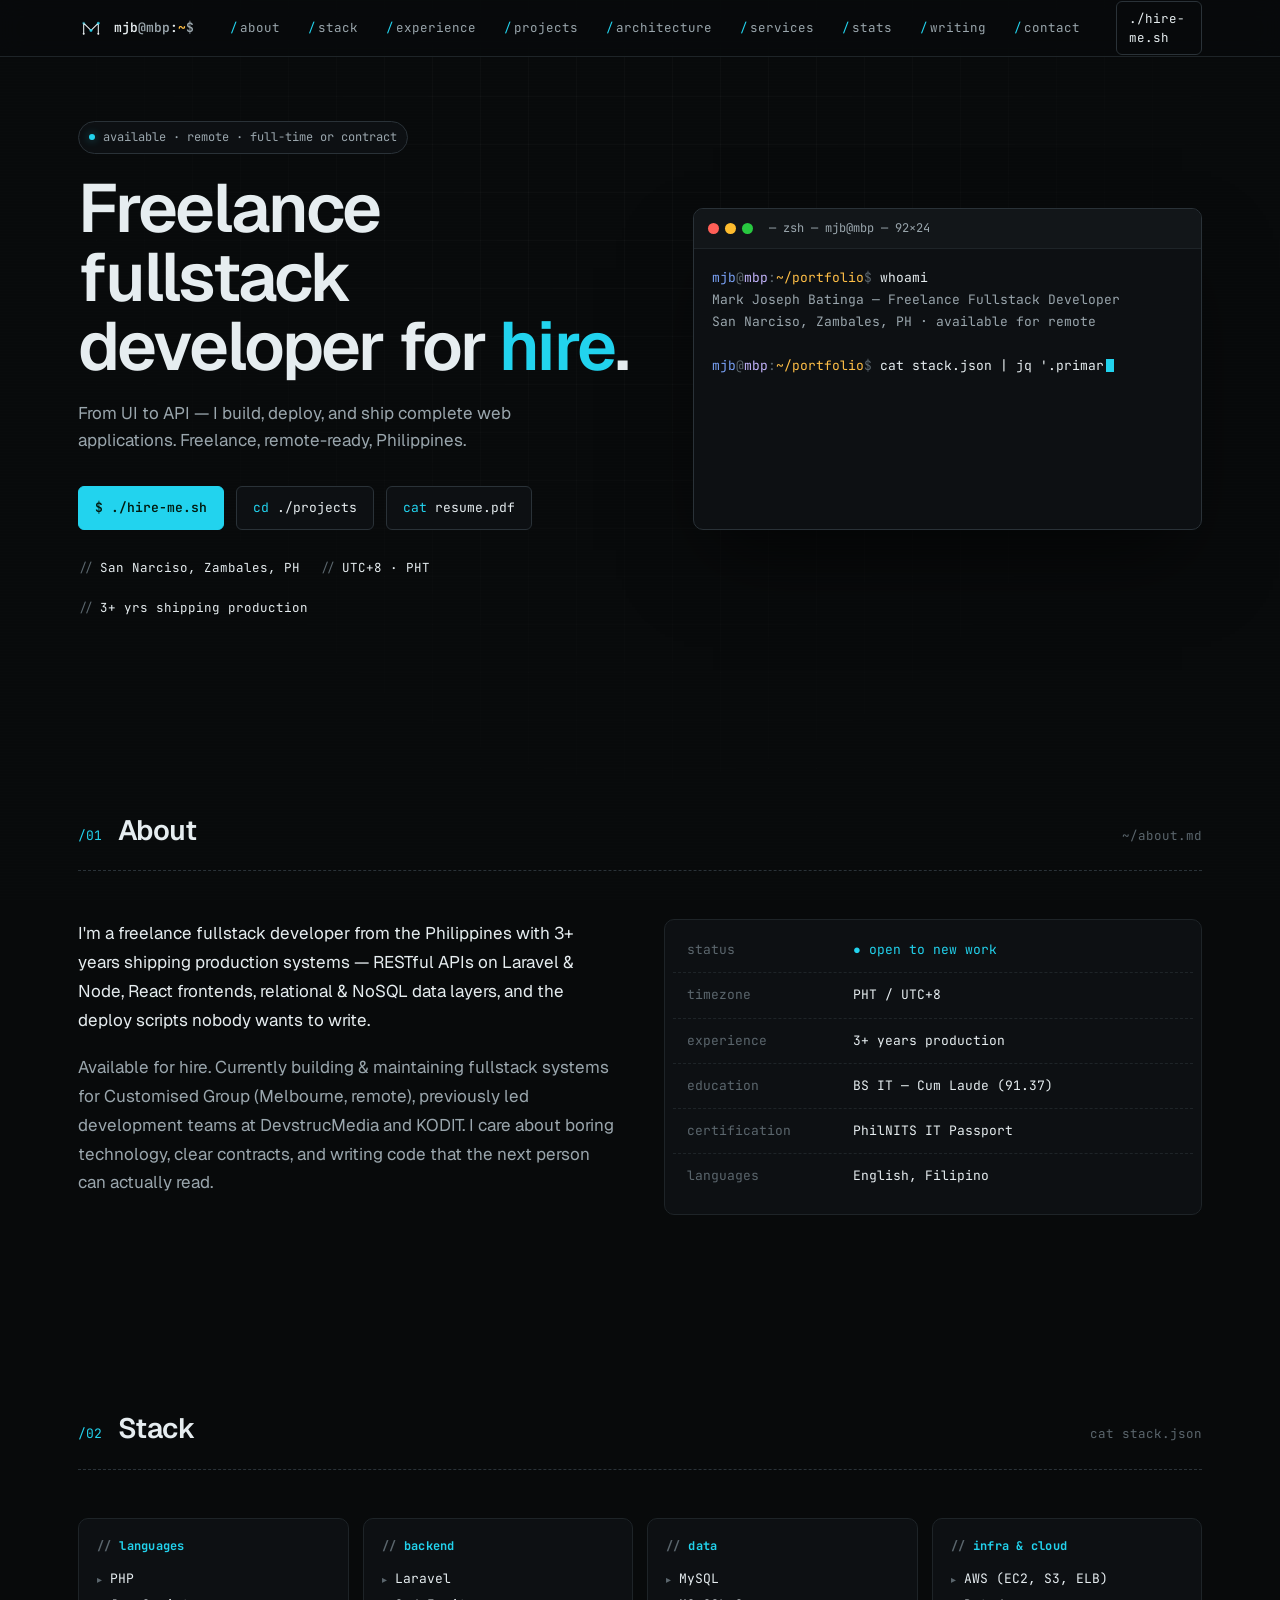
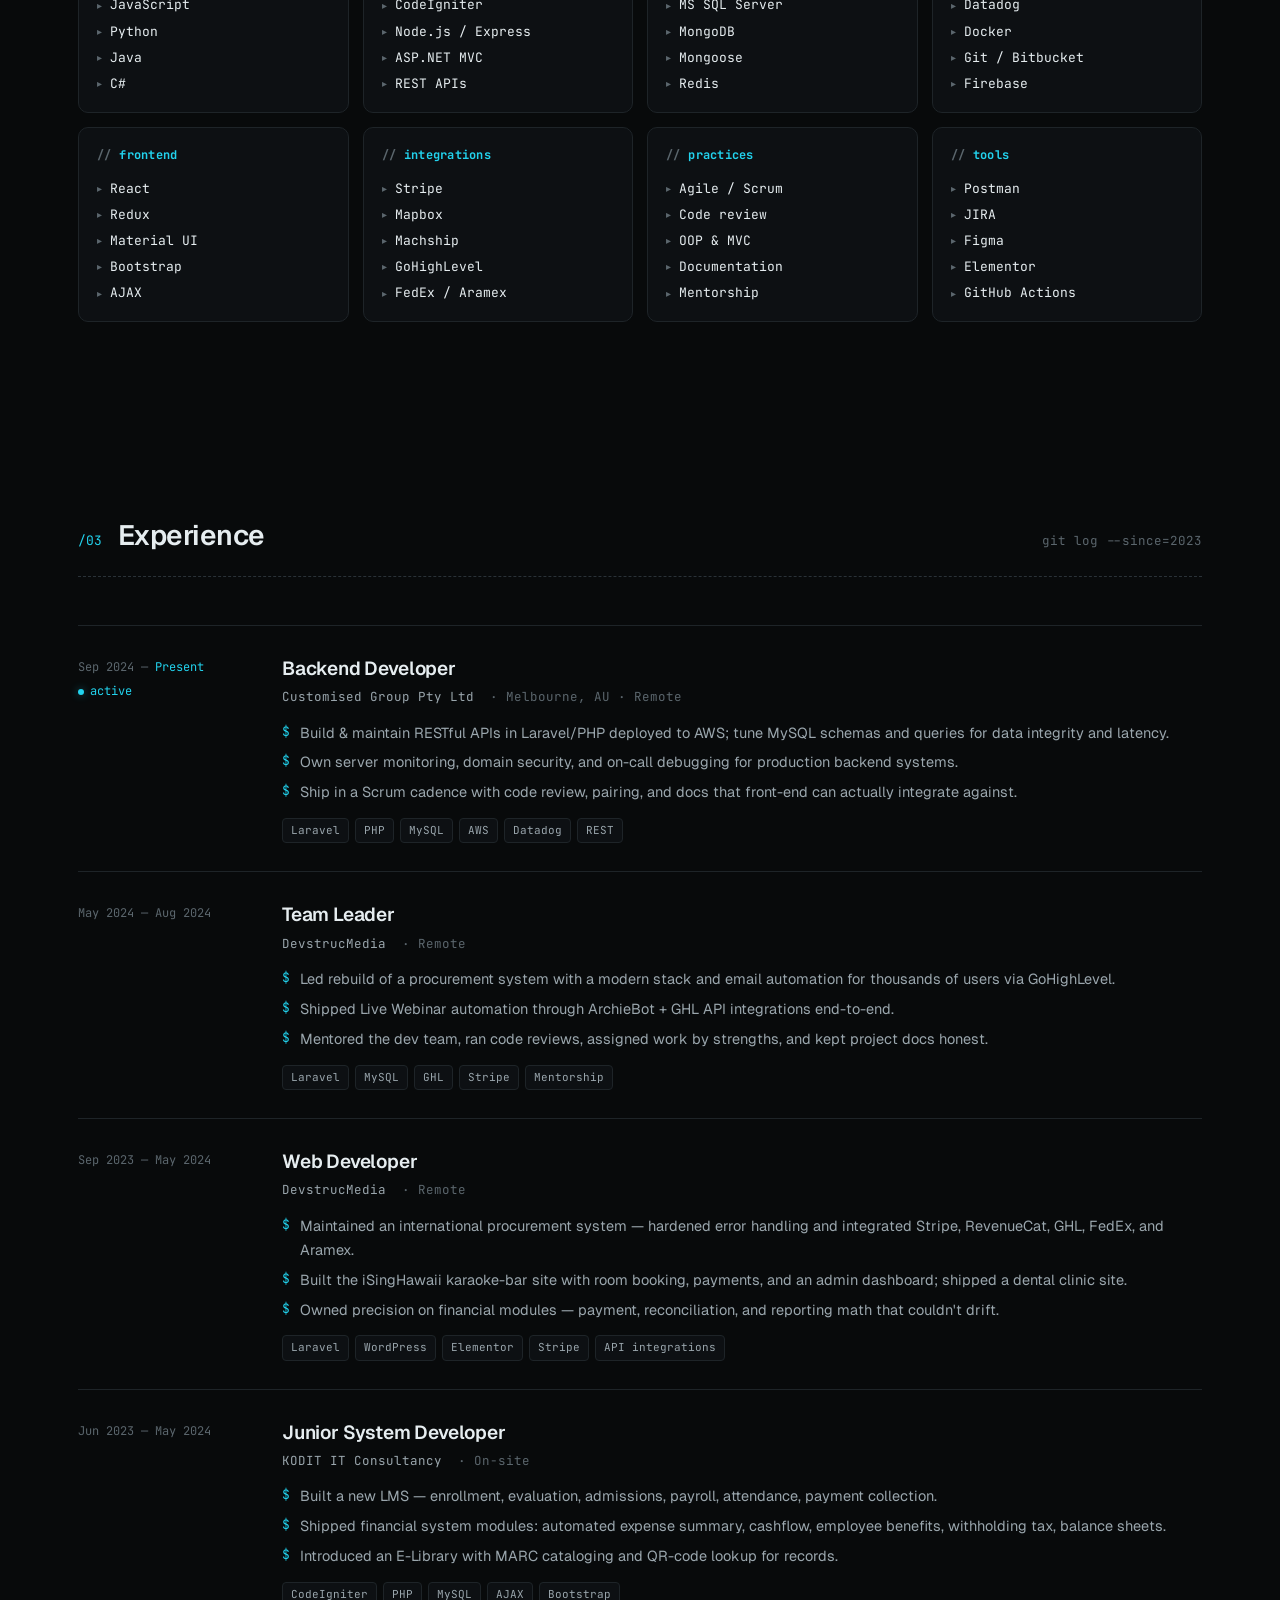
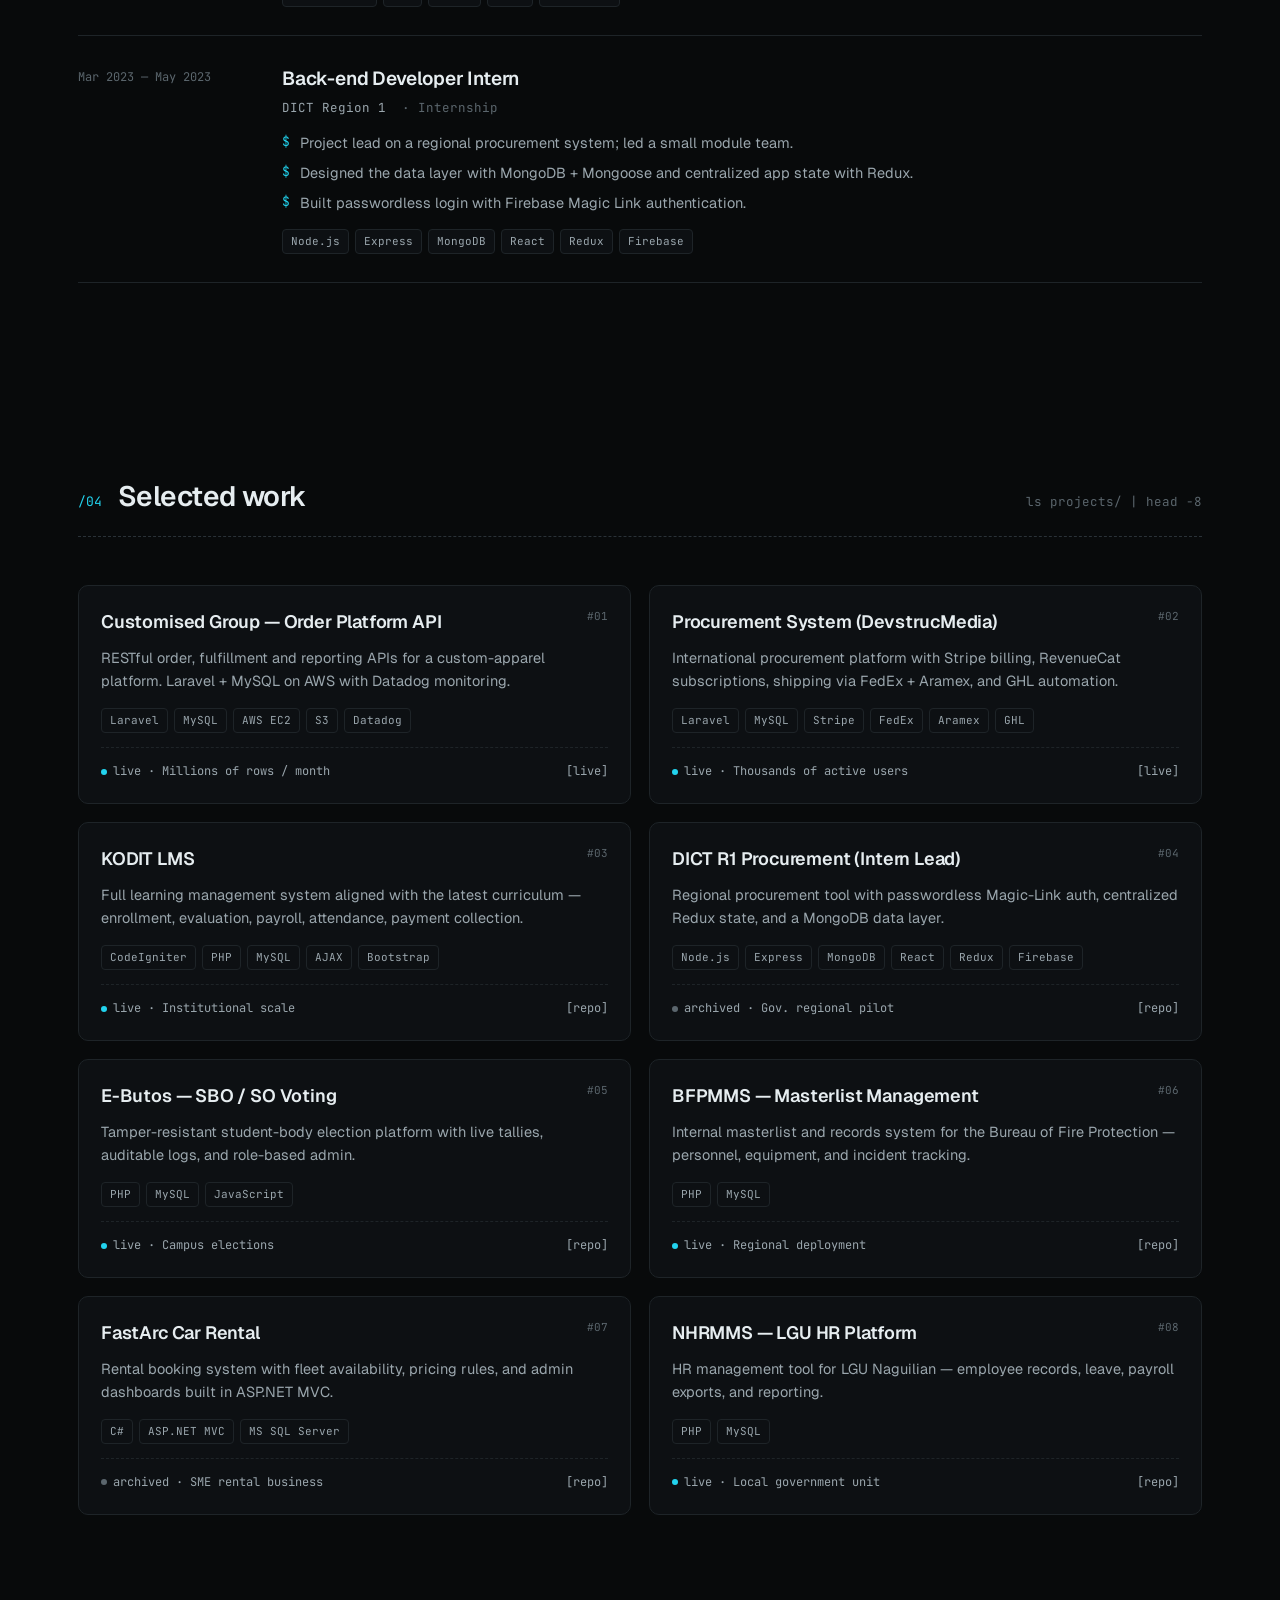
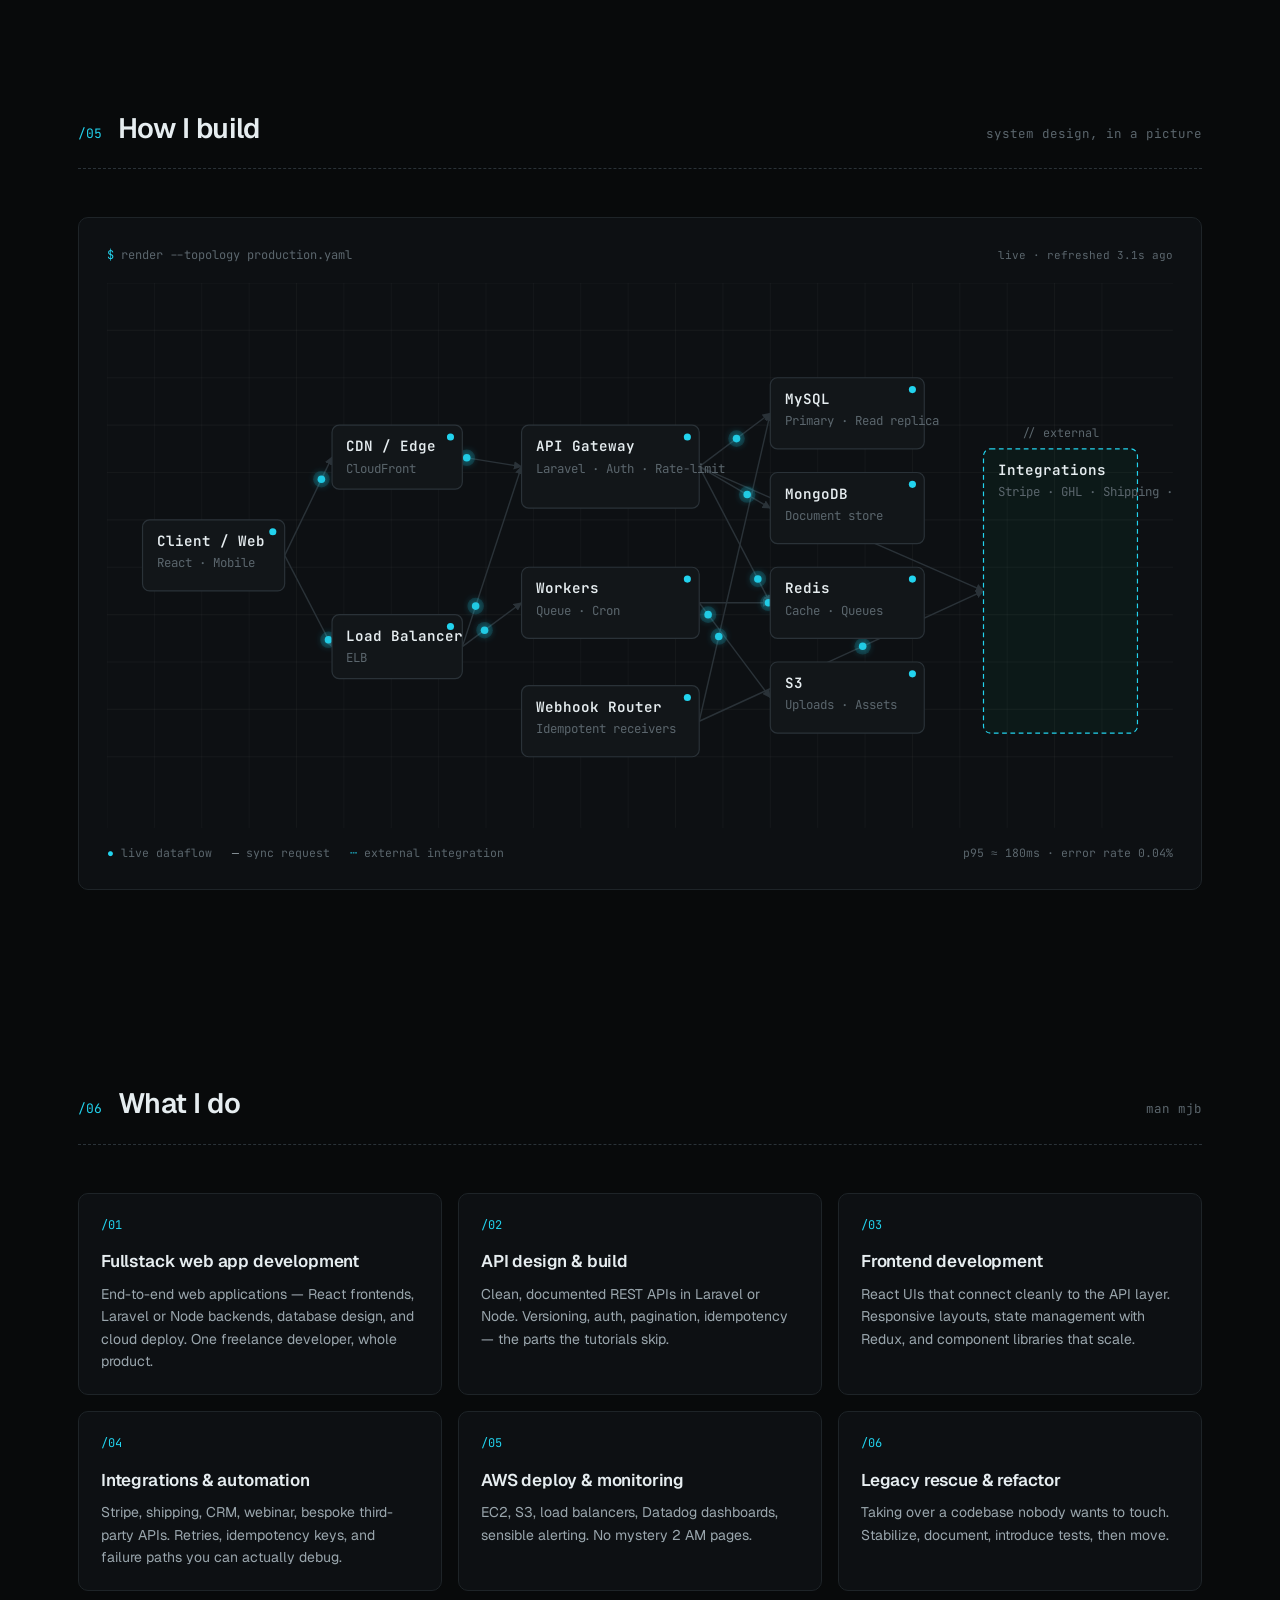
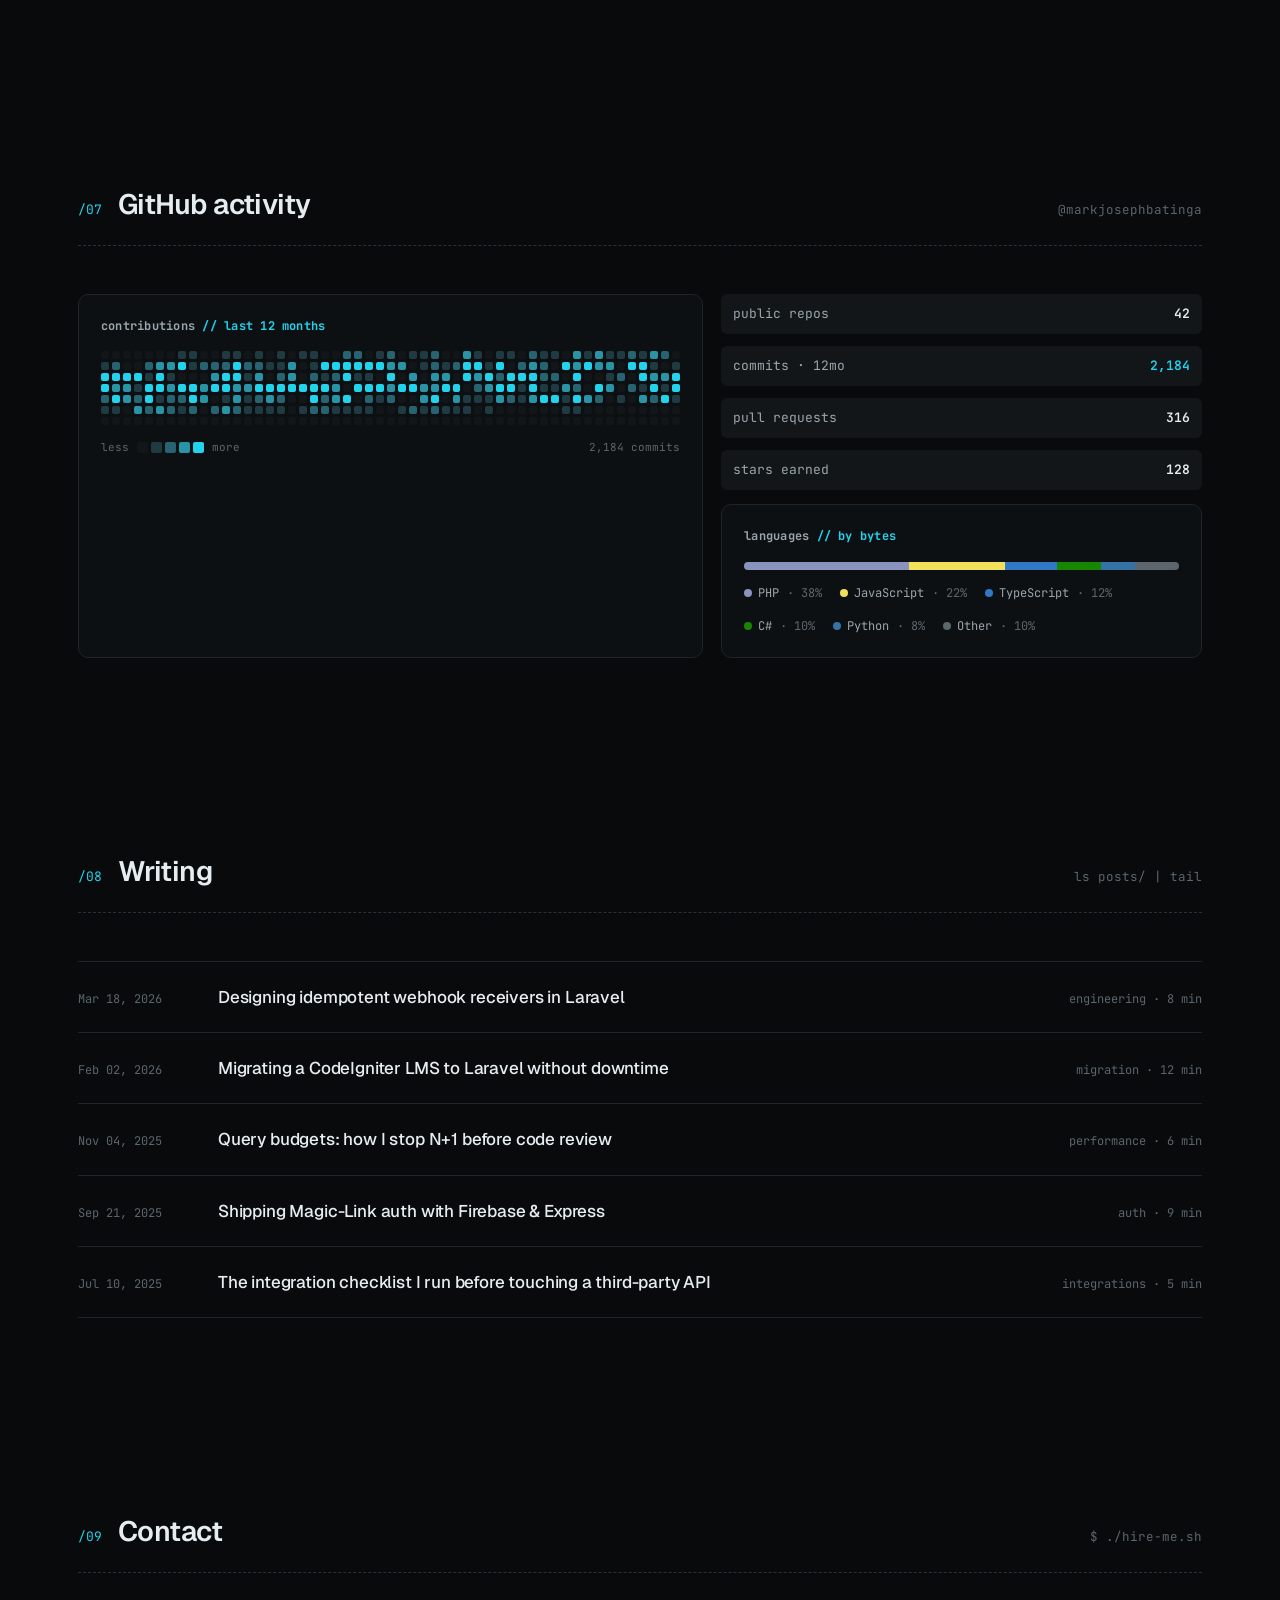
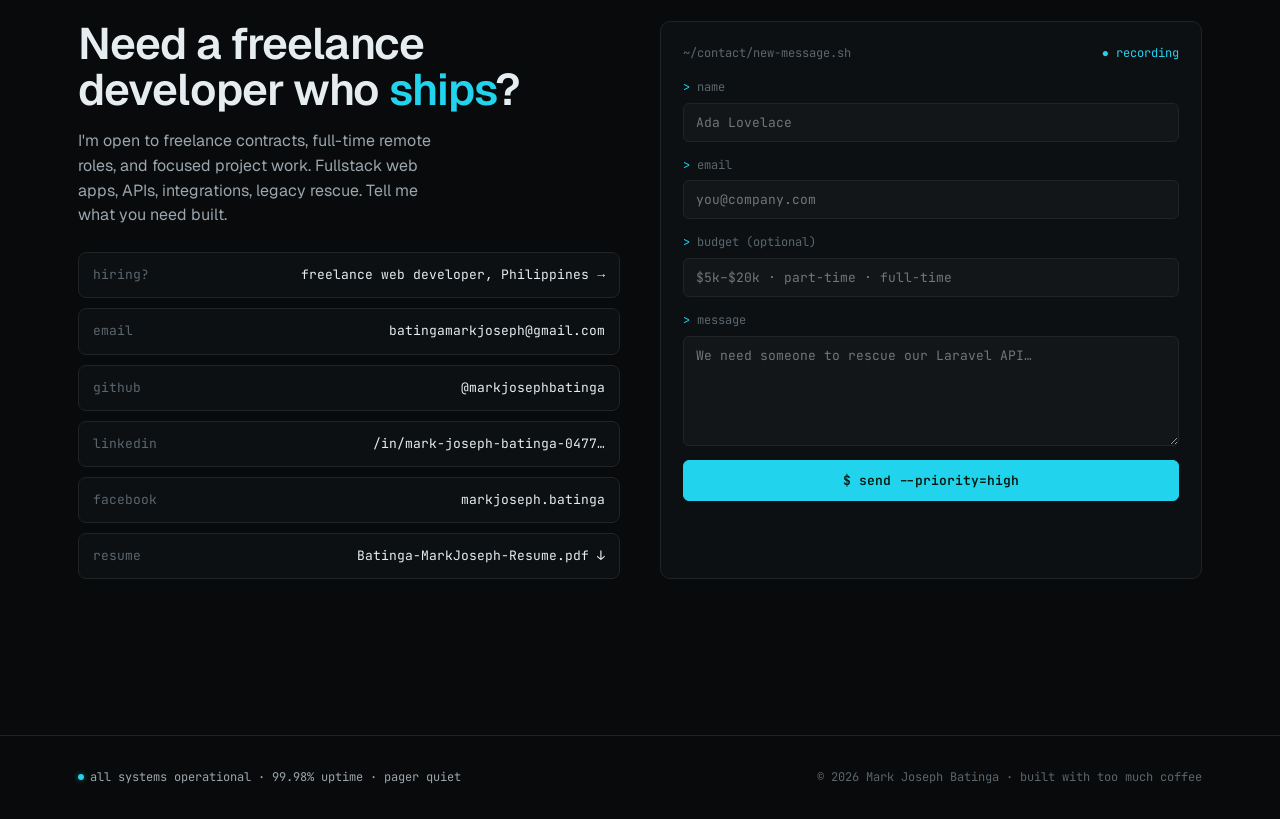
==== commit 24117e7d: "Updated SEO" ====
--- a/index.html
+++ b/index.html
@@ -29,6 +29,7 @@
   {
     "@context": "https://schema.org",
     "@type": "Person",
+    "@id": "https://markjosephbatinga.com/#person",
     "name": "Mark Joseph Batinga",
     "jobTitle": "Freelance Fullstack Developer",
     "description": "Freelance fullstack developer available for hire. Specializes in Laravel, Node.js, React, and AWS. Remote-ready, based in the Philippines.",
@@ -114,6 +115,12 @@
         PhilNITS IT Passport Certification
       </p>
 
+      <h2>Hire Me</h2>
+      <p>
+        Looking to hire? Start here:
+        <a href="/freelance-web-developer-philippines/">Freelance Web Developer in the Philippines — rates, process, and proof</a>.
+      </p>
+
       <h2>Contact &amp; Links</h2>
       <p>
         <a href="https://github.com/markjosephbatinga">GitHub</a> ·
